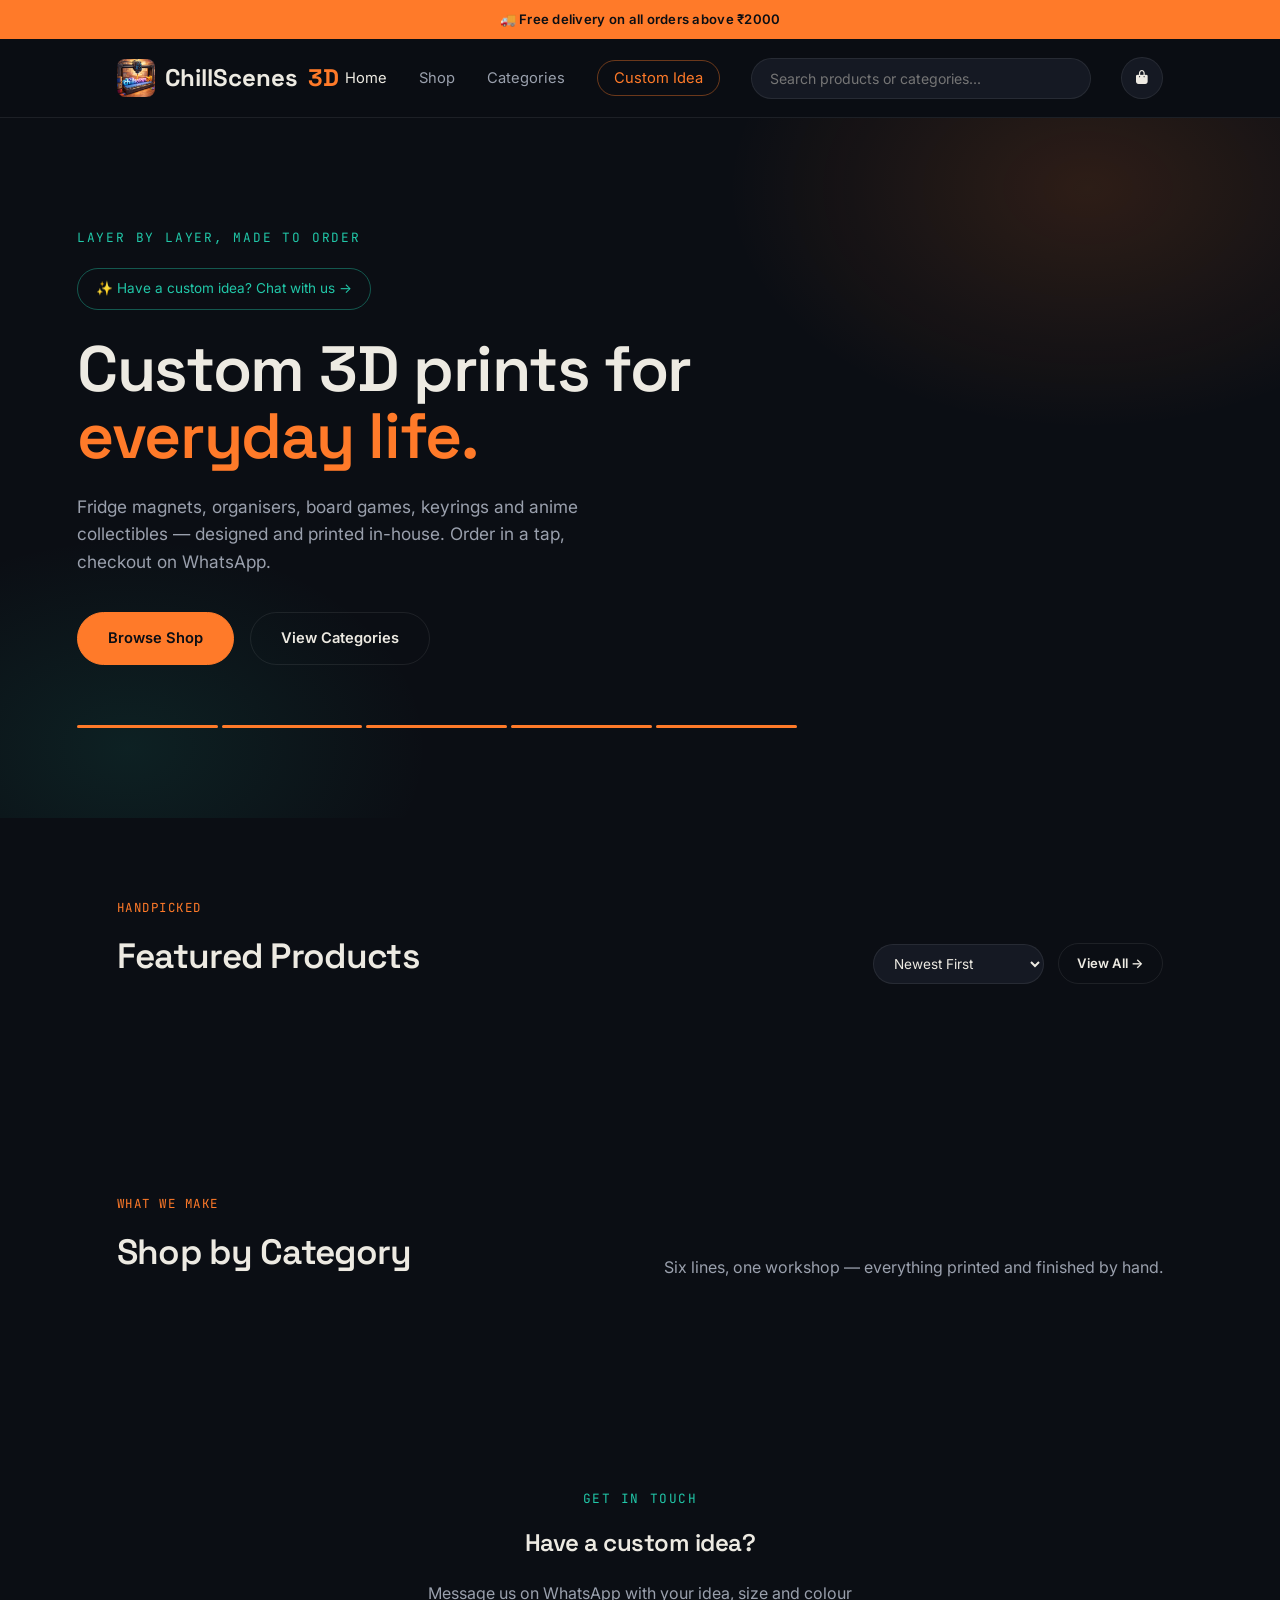
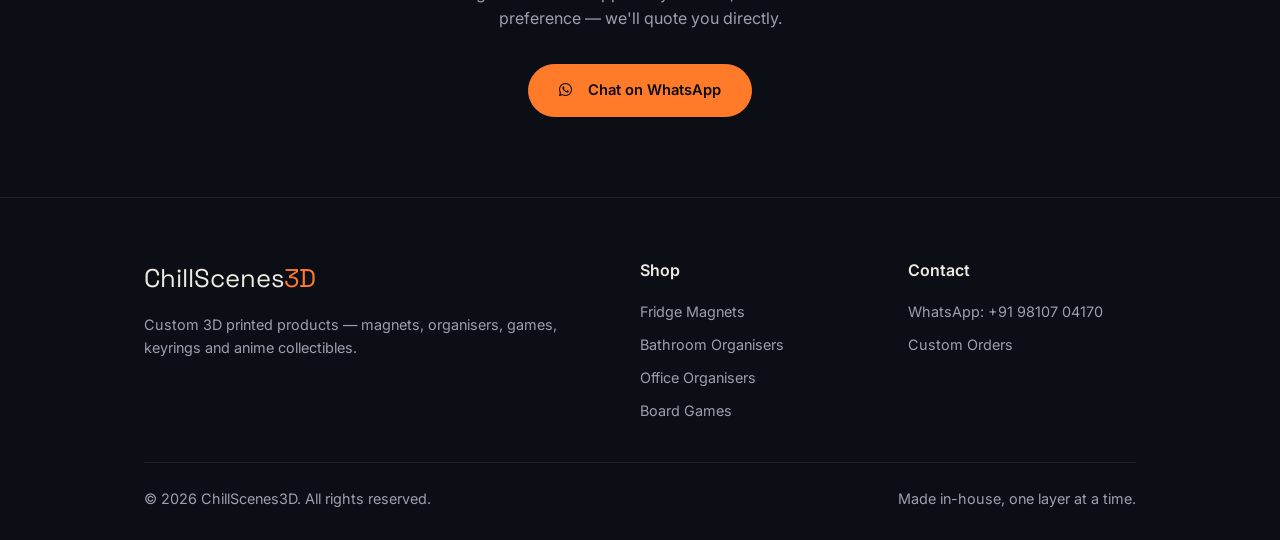
==== index.html @ 9a7dd098 "Add files via upload" ====
<!DOCTYPE html>
<html lang="en">
<head>
<meta charset="UTF-8">
<meta name="viewport" content="width=device-width, initial-scale=1.0">
<title>ChillScenes3D | Custom 3D Printed Products</title>
<meta name="description" content="Custom 3D printed fridge magnets, bathroom & office organisers, board games, keyrings and anime products.">
<link rel="preconnect" href="https://fonts.googleapis.com">
<link href="https://fonts.googleapis.com/css2?family=Space+Grotesk:wght@500;600;700&family=Inter:wght@400;500;600&family=JetBrains+Mono:wght@400;600&display=swap" rel="stylesheet">
<link rel="stylesheet" href="https://cdnjs.cloudflare.com/ajax/libs/font-awesome/6.7.1/css/all.min.css">
<link rel="stylesheet" href="css/style.css">
</head>
<body>
<div class="announce">🚚 Free delivery on all orders above ₹2000</div>

<header>
  <nav>
    <a href="index.html" class="logo"><img src="images/logo.png" alt="ChillScenes3D logo">ChillScenes<span>3D</span></a>
    <ul class="menu">
      <li><a href="index.html" class="active">Home</a></li>
      <li><a href="shop.html">Shop</a></li>
      <li><a href="index.html#categories">Categories</a></li>
      <li><a href="index.html#contact" class="menu-custom">Custom Idea</a></li>
    </ul>
    <div class="nav-search">
      <input type="text" class="nav-search-input" placeholder="Search products or categories..." autocomplete="off">
      <div class="search-dropdown"></div>
    </div>
    <div class="nav-actions">
      <button class="icon-btn" id="cartToggle" aria-label="Cart">
        <i class="fa-solid fa-bag-shopping"></i>
        <span class="cart-count">0</span>
      </button>
      <button class="menuBtn" id="menuBtn"><i class="fa-solid fa-bars"></i></button>
    </div>
  </nav>
</header>

<div class="menuOverlay" id="menuOverlay"></div>
<div class="mobileMenu" id="mobileMenu">
  <div class="nav-search mobile-search">
    <input type="text" class="nav-search-input" placeholder="Search products or categories..." autocomplete="off">
    <div class="search-dropdown"></div>
  </div>
  <a href="index.html">Home</a>
  <a href="shop.html">Shop</a>
  <a href="index.html#categories">Categories</a>
  <a href="index.html#contact">Custom Idea</a>
</div>

<section class="hero">
  <div class="hero-inner">
    <span class="eyebrow">Layer by layer, made to order</span>
    <a href="#contact" class="hero-custom-note">✨ Have a custom idea? Chat with us →</a>
    <h1>Custom 3D prints for <em>everyday life.</em></h1>
    <p>Fridge magnets, organisers, board games, keyrings and anime collectibles — designed and printed in-house. Order in a tap, checkout on WhatsApp.</p>
    <div class="hero-actions">
      <a href="shop.html" class="btn">Browse Shop</a>
      <a href="#categories" class="btn btn-outline">View Categories</a>
    </div>
    <div class="layer-strip">
      <div></div><div></div><div></div><div></div><div></div>
    </div>
  </div>
</section>

<section class="section" id="featured">
  <div class="container">
    <div class="section-head reveal">
      <div>
        <span class="eyebrow">Handpicked</span>
        <h2>Featured Products</h2>
      </div>
      <div style="display:flex; align-items:center; gap:14px;">
        <select id="featuredSort" class="sort-select">
          <option value="newest">Newest First</option>
          <option value="oldest">Oldest First</option>
          <option value="price-asc">Price: Low to High</option>
          <option value="price-desc">Price: High to Low</option>
        </select>
        <a href="shop.html" class="btn btn-outline btn-sm">View All →</a>
      </div>
    </div>
    <div class="carousel-wrap">
      <button type="button" class="carousel-arrow left" id="featuredPrev" aria-label="Previous"><i class="fa-solid fa-chevron-left"></i></button>
      <div class="product-grid featured-scroll" id="featuredGrid"></div>
      <button type="button" class="carousel-arrow right" id="featuredNext" aria-label="Next"><i class="fa-solid fa-chevron-right"></i></button>
    </div>
  </div>
</section>

<section class="section" id="categories">
  <div class="container">
    <div class="section-head reveal">
      <div>
        <span class="eyebrow">What we make</span>
        <h2>Shop by Category</h2>
      </div>
      <p>Six lines, one workshop — everything printed and finished by hand.</p>
    </div>
    <div class="cat-grid" id="categoryGrid"></div>
  </div>
</section>

<section class="section" id="contact">
  <div class="container" style="text-align:center; max-width:640px;">
    <span class="eyebrow reveal" style="color:var(--teal); font-family:'JetBrains Mono',monospace; letter-spacing:.12em; text-transform:uppercase; font-size:.8rem;">Get in touch</span>
    <h2 class="reveal" style="margin:14px 0 18px;">Have a custom idea?</h2>
    <p class="reveal" style="color:var(--gray); margin-bottom:32px;">Message us on WhatsApp with your idea, size and colour preference — we'll quote you directly.</p>
    <a href="https://wa.me/919810704170?text=Hi%20ChillScenes3D%2C%20I%20have%20a%20custom%203D%20print%20idea." class="btn reveal" target="_blank">
      <i class="fa-brands fa-whatsapp"></i>&nbsp; Chat on WhatsApp
    </a>
  </div>
</section>

<footer>
  <div class="container">
    <div class="footer-grid">
      <div>
        <div class="footer-logo">ChillScenes<span>3D</span></div>
        <p>Custom 3D printed products — magnets, organisers, games, keyrings and anime collectibles.</p>
      </div>
      <div>
        <div class="footer-title">Shop</div>
        <div class="footer-links">
          <a href="shop.html?category=fridge-magnets">Fridge Magnets</a>
          <a href="shop.html?category=bathroom-organisers">Bathroom Organisers</a>
          <a href="shop.html?category=office-organisers">Office Organisers</a>
          <a href="shop.html?category=board-games">Board Games</a>
        </div>
      </div>
      <div>
        <div class="footer-title">Contact</div>
        <div class="footer-links">
          <a href="https://wa.me/919810704170" target="_blank">WhatsApp: +91 98107 04170</a>
          <a href="index.html#contact">Custom Orders</a>
        </div>
      </div>
    </div>
    <div class="footer-bottom">
      <p>© 2026 ChillScenes3D. All rights reserved.</p>
      <p>Made in-house, one layer at a time.</p>
    </div>
  </div>
</footer>

<div class="cart-overlay" id="cartOverlay"></div>
<aside class="cart-drawer" id="cartDrawer">
  <div class="cart-head">
    <h3>Your Cart</h3>
    <div style="display:flex; align-items:center; gap:16px;">
      <button id="clearCartBtn" class="cart-clear" title="Clear cart">Clear</button>
      <button id="cartClose"><i class="fa-solid fa-xmark"></i></button>
    </div>
  </div>
  <div class="cart-body" id="cartBody"></div>
  <div class="cart-footer" id="cartFooter">
    <div class="pincode-row">
      <label for="nameInput">Name</label>
      <input type="text" id="nameInput" placeholder="Your name">
    </div>
    <div class="pincode-row">
      <label for="phoneInput">Phone Number</label>
      <input type="tel" id="phoneInput" placeholder="Your phone number" inputmode="tel">
    </div>
    <div class="pincode-row">
      <label for="pincodeInput">Delivery Pincode</label>
      <input type="text" id="pincodeInput" placeholder="Enter 6-digit pincode" inputmode="numeric" maxlength="6">
    </div>
    <p class="delivery-note">Delivery charges will be added separately based on the weight &amp; size of your order — we'll confirm the total on WhatsApp.</p>
    <div class="coupon-row">
      <input type="text" id="couponInput" placeholder="Coupon code">
      <button type="button" class="btn btn-outline btn-sm" id="applyCouponBtn">Apply</button>
    </div>
    <div class="coupon-status" id="couponStatus"></div>
    <div class="cart-total-row sub"><span>Subtotal</span><span id="cartSubtotal">₹0</span></div>
    <div class="cart-total-row discount" id="discountRow" style="display:none;"><span>Discount</span><span id="cartDiscount">-₹0</span></div>
    <div class="cart-total-row grand"><span>Total</span><span id="cartTotal">₹0</span></div>
    <button class="btn btn-block" id="checkoutBtn">Checkout</button>
  </div>
</aside>

<script src="js/config.js"></script>
<script src="js/products.js"></script>
<script src="js/cart.js"></script>
<script src="js/main.js"></script>
</body>
</html>
---- css/style.css ----
:root{
  --ink:#0b0e14;
  --ink2:#11141c;
  --card:#151923;
  --border:rgba(255,255,255,.08);
  --cream:#edeae2;
  --gray:#9aa0ad;
  --orange:#ff7a29;
  --orange2:#ffb27a;
  --teal:#21c7a8;
  --radius:16px;
}
*{margin:0;padding:0;box-sizing:border-box;}
body{
  background:var(--ink);
  color:var(--cream);
  font-family:'Inter',sans-serif;
  line-height:1.6;
}
h1,h2,h3,h4{font-family:'Space Grotesk',sans-serif; font-weight:600; letter-spacing:-.02em;}
.mono{font-family:'JetBrains Mono',monospace;}
a{color:inherit; text-decoration:none;}
img{max-width:100%; display:block;}
ul{list-style:none;}
button{font-family:inherit; cursor:pointer;}
.container{max-width:1200px; margin:0 auto; padding:0 6%;}
.section{padding:80px 0;}
.section-head{margin-bottom:44px; display:flex; justify-content:space-between; align-items:flex-end; gap:20px; flex-wrap:wrap;}
.section-head .eyebrow{color:var(--orange); font-family:'JetBrains Mono',monospace; font-size:.78rem; letter-spacing:.12em; text-transform:uppercase; margin-bottom:10px; display:block;}
.section-head h2{font-size:2.2rem;}
.section-head p{color:var(--gray); max-width:520px;}

/* ---------- ANNOUNCEMENT BAR ---------- */
.announce{
  background:var(--orange); color:#0b0e14; text-align:center;
  font-size:.82rem; font-weight:600; padding:9px 12px; letter-spacing:.02em;
}

/* ---------- HEADER ---------- */
header{
  position:sticky; top:0; z-index:500;
  background:rgba(11,14,20,.88);
  backdrop-filter:blur(14px);
  border-bottom:1px solid var(--border);
}
nav{
  max-width:1200px; margin:0 auto; padding:18px 6%;
  display:flex; align-items:center; justify-content:space-between;
}
.logo{font-family:'Space Grotesk',sans-serif; font-size:1.5rem; font-weight:700; display:flex; align-items:center; gap:10px;}
.logo img{height:38px; width:38px; object-fit:contain; border-radius:8px;}
.logo span{color:var(--orange);}
.menu{display:flex; gap:32px;}
.menu a{font-size:.92rem; color:var(--gray); transition:.25s;}
.menu a:hover, .menu a.active{color:var(--cream);}
.menu a.menu-custom{
  color:var(--orange); border:1px solid rgba(255,122,41,.4); padding:8px 16px; border-radius:999px;
}
.menu a.menu-custom:hover{background:rgba(255,122,41,.1); color:var(--orange2);}
.menu a.menu-custom::after{display:none;}

/* ---------- SEARCH ---------- */
.nav-search{position:relative; flex:1; max-width:340px; margin:0 24px;}
.nav-search input{
  width:100%; padding:11px 18px; border-radius:999px; background:var(--card);
  border:1px solid var(--border); color:var(--cream); font-size:.88rem; font-family:inherit;
}
.nav-search input:focus{border-color:rgba(255,122,41,.4); outline:none;}
.search-dropdown{
  position:absolute; top:calc(100% + 10px); left:0; right:0; background:var(--ink2);
  border:1px solid var(--border); border-radius:16px; padding:10px; max-height:420px; overflow-y:auto;
  display:none; z-index:600; box-shadow:0 20px 50px rgba(0,0,0,.5);
}
.search-dropdown.active{display:block;}
.search-section-label{font-size:.7rem; text-transform:uppercase; letter-spacing:.08em; color:var(--gray); padding:8px 10px 4px;}
.search-result-item{
  display:flex; align-items:center; gap:12px; padding:8px 10px; border-radius:10px; transition:.15s;
}
.search-result-item:hover{background:rgba(255,255,255,.05);}
.search-result-item img{width:38px; height:38px; border-radius:8px; object-fit:cover; background:var(--card);}
.sr-name{font-size:.85rem; color:var(--cream);}
.sr-price{font-size:.78rem; color:var(--orange); font-family:'JetBrains Mono',monospace;}
.search-cat-icon{font-size:1.1rem; width:38px; text-align:center;}
.search-empty{padding:16px 10px; color:var(--gray); font-size:.85rem; text-align:center;}
.search-view-all{
  display:block; text-align:center; padding:10px; margin-top:6px; border-top:1px solid var(--border);
  font-size:.82rem; color:var(--orange);
}
.search-cat-chips{display:flex; flex-wrap:wrap; gap:10px; margin-bottom:24px; width:100%;}
.cat-chip{
  padding:9px 18px; border-radius:999px; background:var(--card); border:1px solid var(--border);
  font-size:.85rem; color:var(--cream); transition:.2s;
}
.cat-chip:hover{border-color:rgba(255,122,41,.4);}

@media(max-width:1000px){
  .nav-search{display:none;}
  .mobileMenu .nav-search.mobile-search{display:block; max-width:none; margin:0 0 20px;}
}
.nav-actions{display:flex; align-items:center; gap:18px;}
.icon-btn{
  position:relative; width:42px; height:42px; border-radius:50%;
  background:var(--card); border:1px solid var(--border);
  display:flex; align-items:center; justify-content:center; color:var(--cream);
  transition:.25s;
}
.icon-btn:hover{border-color:var(--orange); color:var(--orange);}
.icon-btn.bump{animation:iconBump .4s ease;}
@keyframes iconBump{0%{transform:scale(1);}30%{transform:scale(1.22); border-color:var(--orange); color:var(--orange);}60%{transform:scale(.92);}100%{transform:scale(1);}}
.cart-count.pop{animation:countPop .35s ease;}
@keyframes countPop{0%{transform:scale(1);}50%{transform:scale(1.5);}100%{transform:scale(1);}}
.cart-count{
  position:absolute; top:-6px; right:-6px;
  width:19px; height:19px; border-radius:50%;
  background:var(--orange); color:#0b0e14; font-size:.68rem; font-weight:700;
  display:none; align-items:center; justify-content:center;
}
.menuBtn{display:none; font-size:1.3rem; background:none; border:none; color:var(--cream);}

/* ---------- BUTTONS ---------- */
.btn{
  display:inline-flex; align-items:center; justify-content:center; gap:8px;
  padding:14px 30px; border-radius:999px; font-weight:600; font-size:.92rem;
  border:1px solid var(--orange); background:var(--orange); color:#0b0e14;
  transition:.25s;
}
.btn:hover{background:transparent; color:var(--orange); transform:translateY(-2px);}
.btn-outline{background:transparent; color:var(--cream); border:1px solid var(--border);}
.btn-outline:hover{border-color:var(--orange); color:var(--orange);}
.btn-sm{padding:9px 18px; font-size:.82rem;}
.btn-block{width:100%;}

/* ---------- HERO ---------- */
.hero{
  padding:110px 6% 90px; position:relative; overflow:hidden;
  background:
    radial-gradient(600px 400px at 85% 10%, rgba(255,122,41,.14), transparent 60%),
    radial-gradient(500px 350px at 10% 90%, rgba(33,199,168,.10), transparent 60%);
}
.hero-inner{max-width:720px;}
.hero .eyebrow{color:var(--teal); font-family:'JetBrains Mono',monospace; font-size:.8rem; letter-spacing:.14em; text-transform:uppercase; margin-bottom:20px; display:block;}
.hero-custom-note{
  display:inline-flex; align-items:center; gap:8px; padding:9px 18px; margin-bottom:26px;
  border:1px solid rgba(33,199,168,.4); border-radius:999px; color:var(--teal); font-size:.85rem; transition:.25s;
}
.hero-custom-note:hover{background:rgba(33,199,168,.1); border-color:var(--teal);}
.hero h1{font-size:4rem; line-height:1.05; margin-bottom:22px;}
.hero h1 em{font-style:normal; color:var(--orange);}
.hero p{color:var(--gray); font-size:1.08rem; max-width:540px; margin-bottom:36px;}
.hero-actions{display:flex; gap:16px; flex-wrap:wrap;}
.layer-strip{display:flex; gap:4px; margin-top:60px;}
.layer-strip div{height:3px; flex:1; background:var(--border); border-radius:2px; overflow:hidden; position:relative;}
.layer-strip div::after{content:""; position:absolute; inset:0; background:var(--orange); transform:scaleX(0); transform-origin:left; animation:layerFill 1.4s ease forwards;}
.layer-strip div:nth-child(1)::after{animation-delay:.1s;}
.layer-strip div:nth-child(2)::after{animation-delay:.25s;}
.layer-strip div:nth-child(3)::after{animation-delay:.4s;}
.layer-strip div:nth-child(4)::after{animation-delay:.55s;}
.layer-strip div:nth-child(5)::after{animation-delay:.7s;}
@keyframes layerFill{to{transform:scaleX(1);}}

/* ---------- CATEGORY GRID ---------- */
.cat-grid{display:grid; grid-template-columns:repeat(3,1fr); gap:20px;}
.cat-card{
  background:var(--card); border:1px solid var(--border); border-radius:var(--radius);
  padding:30px 26px; transition:.3s; position:relative; overflow:hidden;
}
.cat-card:hover{border-color:rgba(255,122,41,.4); transform:translateY(-6px);}
.cat-icon{font-size:2rem; margin-bottom:16px; display:block;}
.cat-card h3{font-size:1.3rem; margin-bottom:8px;}
.cat-card span.count{color:var(--gray); font-size:.85rem; font-family:'JetBrains Mono',monospace;}

/* ---------- PRODUCT GRID / CARD ---------- */
.product-grid{display:grid; grid-template-columns:repeat(4,1fr); gap:24px;}

/* ---------- FEATURED CAROUSEL (swipeable strip, fixed number visible) ---------- */
.carousel-wrap{position:relative;}
.featured-scroll{
  display:flex; gap:24px; overflow-x:auto; scroll-snap-type:x mandatory; scroll-behavior:smooth;
  padding-bottom:6px; scrollbar-width:none; -ms-overflow-style:none;
}
.featured-scroll::-webkit-scrollbar{display:none;}
.featured-scroll .product-card{
  flex:0 0 calc((100% - 3*24px)/4); min-width:0; scroll-snap-align:start;
}
.carousel-arrow{
  position:absolute; top:50%; transform:translateY(-50%); width:44px; height:44px; border-radius:50%;
  background:var(--ink2); border:1px solid var(--border); color:var(--cream); z-index:5; transition:.2s;
}
.carousel-arrow:hover{border-color:rgba(255,122,41,.4); color:var(--orange);}
.carousel-arrow.left{left:-22px;}
.carousel-arrow.right{right:-22px;}
@media(max-width:1300px){
  .carousel-arrow{display:none;}
}
.product-card{
  background:var(--card); border:1px solid var(--border); border-radius:var(--radius);
  overflow:hidden; transition:.3s; display:flex; flex-direction:column;
}
.product-card:hover{border-color:rgba(255,122,41,.35); transform:translateY(-6px);}
.product-thumb{
  aspect-ratio:1/1; background:linear-gradient(160deg,#1c212c,#0f121a);
  position:relative; overflow:hidden;
}
.product-thumb img{width:100%; height:100%; object-fit:cover;}
.product-thumb .layers{
  position:absolute; inset:0; display:flex; flex-direction:column; justify-content:flex-end;
  opacity:0; transition:.3s; pointer-events:none;
}
.product-card:hover .product-thumb .layers{opacity:1;}
.product-thumb .layers div{height:2px; background:rgba(255,122,41,.55); margin-top:4px;}
.product-body{padding:18px; display:flex; flex-direction:column; gap:10px; flex:1;}
.product-cat{color:var(--teal); font-size:.72rem; letter-spacing:.08em; text-transform:uppercase; font-family:'JetBrains Mono',monospace;}
.product-body h3{font-size:1.08rem;}
.product-price{color:var(--orange); font-family:'JetBrains Mono',monospace; font-size:1.05rem; font-weight:700; margin-top:auto;}
.product-actions{display:flex; gap:8px; margin-top:8px;}
.product-actions .btn{flex:1; padding:10px 14px; font-size:.82rem;}

/* ---------- CATEGORY TABS (shop page) ---------- */
.tabs{display:flex; gap:10px; flex-wrap:wrap; margin-bottom:36px;}
.tab{
  padding:10px 20px; border-radius:999px; border:1px solid var(--border);
  background:var(--card); color:var(--gray); font-size:.85rem; transition:.25s;
}
.tab:hover{color:var(--cream);}
.tab.active{background:var(--orange); border-color:var(--orange); color:#0b0e14; font-weight:600;}
.sort-select{
  padding:10px 16px; border-radius:999px; background:var(--card); border:1px solid var(--border);
  color:var(--cream); font-size:.85rem; font-family:inherit; cursor:pointer;
}
.sort-select:hover{border-color:rgba(255,122,41,.4);}

/* ---------- PRODUCT DETAIL PAGE ---------- */
.pdp{display:grid; grid-template-columns:1fr 1fr; gap:60px; align-items:flex-start;}
.pdp-image{
  aspect-ratio:1/1; border-radius:var(--radius); overflow:hidden;
  background:linear-gradient(160deg,#1c212c,#0f121a); border:1px solid var(--border);
}
.pdp-image img{width:100%; height:100%; object-fit:cover;}
.pdp-info .breadcrumb{color:var(--gray); font-size:.85rem; margin-bottom:18px;}
.pdp-info .breadcrumb a:hover{color:var(--orange);}
.pdp-info h1{font-size:2.2rem; margin-bottom:14px;}
.pdp-price{color:var(--orange); font-family:'JetBrains Mono',monospace; font-size:1.6rem; font-weight:700; margin-bottom:22px;}
.pdp-info p.desc{color:var(--gray); margin-bottom:30px;}
.pdp-qty{display:flex; align-items:center; gap:16px; margin-bottom:26px;}
.qty-control{display:flex; align-items:center; gap:14px; background:var(--card); border:1px solid var(--border); border-radius:999px; padding:8px 16px;}
.qty-control button{background:none; border:none; color:var(--cream); font-size:1.1rem; width:22px;}
.pdp-actions{display:flex; gap:14px;}
.pdp-actions .btn{flex:1;}
.related{margin-top:100px;}

/* ---------- CART DRAWER ---------- */
.cart-overlay{
  position:fixed; inset:0; background:rgba(0,0,0,.55); opacity:0; visibility:hidden;
  transition:.3s; z-index:998;
}
.cart-overlay.active{opacity:1; visibility:visible;}
.cart-drawer{
  position:fixed; top:0; right:-420px; width:400px; max-width:92%; height:100vh;
  background:var(--ink2); border-left:1px solid var(--border); z-index:999;
  display:flex; flex-direction:column; transition:.4s;
}
.cart-drawer.active{right:0;}
.cart-head{display:flex; justify-content:space-between; align-items:center; padding:22px 24px; border-bottom:1px solid var(--border);}
.cart-head h3{font-size:1.2rem;}
.cart-head button{background:none; border:none; color:var(--cream); font-size:1.2rem;}
.cart-clear{font-size:.8rem !important; color:var(--gray) !important; text-decoration:underline;}
.cart-clear:hover{color:#ff8080 !important;}
.cart-body{flex:1; overflow-y:auto; padding:20px 24px; display:flex; flex-direction:column; gap:18px;}
.cart-empty{color:var(--gray); text-align:center; padding:60px 0;}
.cart-empty a{color:var(--orange);}
.cart-item{display:flex; gap:14px; align-items:center; position:relative;}
.cart-item img{width:64px; height:64px; border-radius:10px; object-fit:cover; background:var(--card);}
.cart-item-info{flex:1;}
.cart-item-info h4{font-size:.92rem; margin-bottom:4px;}
.cart-item-price{color:var(--orange); font-family:'JetBrains Mono',monospace; font-size:.85rem;}
.cart-item .qty-control{padding:4px 10px; margin-top:8px; gap:10px;}
.cart-item-remove{background:none; border:none; color:var(--gray); align-self:flex-start;}
.cart-item-remove:hover{color:var(--orange);}
.cart-footer{padding:22px 24px; border-top:1px solid var(--border); display:none;}
.pincode-row{margin-bottom:14px;}
.pincode-row label{display:block; font-size:.75rem; color:var(--gray); margin-bottom:6px;}
.pincode-row input{
  width:100%; padding:11px 14px; border-radius:10px; background:var(--card);
  border:1px solid var(--border); color:var(--cream); font-family:'JetBrains Mono',monospace; font-size:.9rem;
}
.delivery-note{font-size:.78rem; color:var(--gray); line-height:1.6; margin-bottom:18px;}
.cart-total-row{display:flex; justify-content:space-between; margin-bottom:10px; font-size:1rem; font-weight:600;}
.cart-total-row span:last-child{font-family:'JetBrains Mono',monospace; color:var(--orange);}
.cart-total-row.grand{border-top:1px solid var(--border); padding-top:14px; margin-top:6px; font-size:1.1rem;}

/* ---------- FOOTER ---------- */
footer{border-top:1px solid var(--border); padding:60px 6% 30px;}
.footer-grid{display:grid; grid-template-columns:2fr 1fr 1fr; gap:40px; margin-bottom:40px;}
.footer-logo{font-family:'Space Grotesk',sans-serif; font-size:1.6rem; margin-bottom:14px;}
.footer-logo span{color:var(--orange);}
footer p{color:var(--gray); font-size:.9rem;}
.footer-title{font-weight:600; margin-bottom:16px;}
.footer-links{display:flex; flex-direction:column; gap:10px;}
.footer-links a{color:var(--gray); font-size:.9rem; transition:.2s;}
.footer-links a:hover{color:var(--orange);}
.footer-bottom{border-top:1px solid var(--border); padding-top:24px; color:var(--gray); font-size:.82rem; display:flex; justify-content:space-between; flex-wrap:wrap; gap:10px;}

/* ---------- MOBILE MENU ---------- */
.mobileMenu{
  position:fixed; top:0; right:-100%; width:80%; max-width:320px; height:100vh;
  background:var(--ink2); border-left:1px solid var(--border); padding:100px 30px; z-index:997; transition:.4s;
}
.mobileMenu.active{right:0;}
.mobileMenu a{display:block; padding:14px 0; border-bottom:1px solid var(--border); font-size:1rem;}

/* ---------- ANIM ---------- */
.reveal{opacity:0; transform:translateY(30px); transition:.7s cubic-bezier(.4,0,.2,1);}
.reveal.in{opacity:1; transform:translateY(0);}

/* ---------- RESPONSIVE ---------- */
@media(max-width:1000px){
  .cat-grid{grid-template-columns:repeat(2,1fr);}
  .product-grid{grid-template-columns:repeat(2,1fr);}
  .featured-scroll .product-card{flex:0 0 calc((100% - 24px)/2);}
  .pdp{grid-template-columns:1fr; gap:36px;}
  .menu{display:none;}
  .menuBtn{display:block;}
  .footer-grid{grid-template-columns:1fr; gap:26px;}
}
@media(max-width:560px){
  .hero h1{font-size:2.6rem;}
  .cat-grid{grid-template-columns:1fr;}
  .product-grid{grid-template-columns:repeat(2,1fr); gap:14px;}
  .featured-scroll{gap:14px;}
  .featured-scroll .product-card{flex:0 0 78%;}
  .section{padding:56px 0;}
}
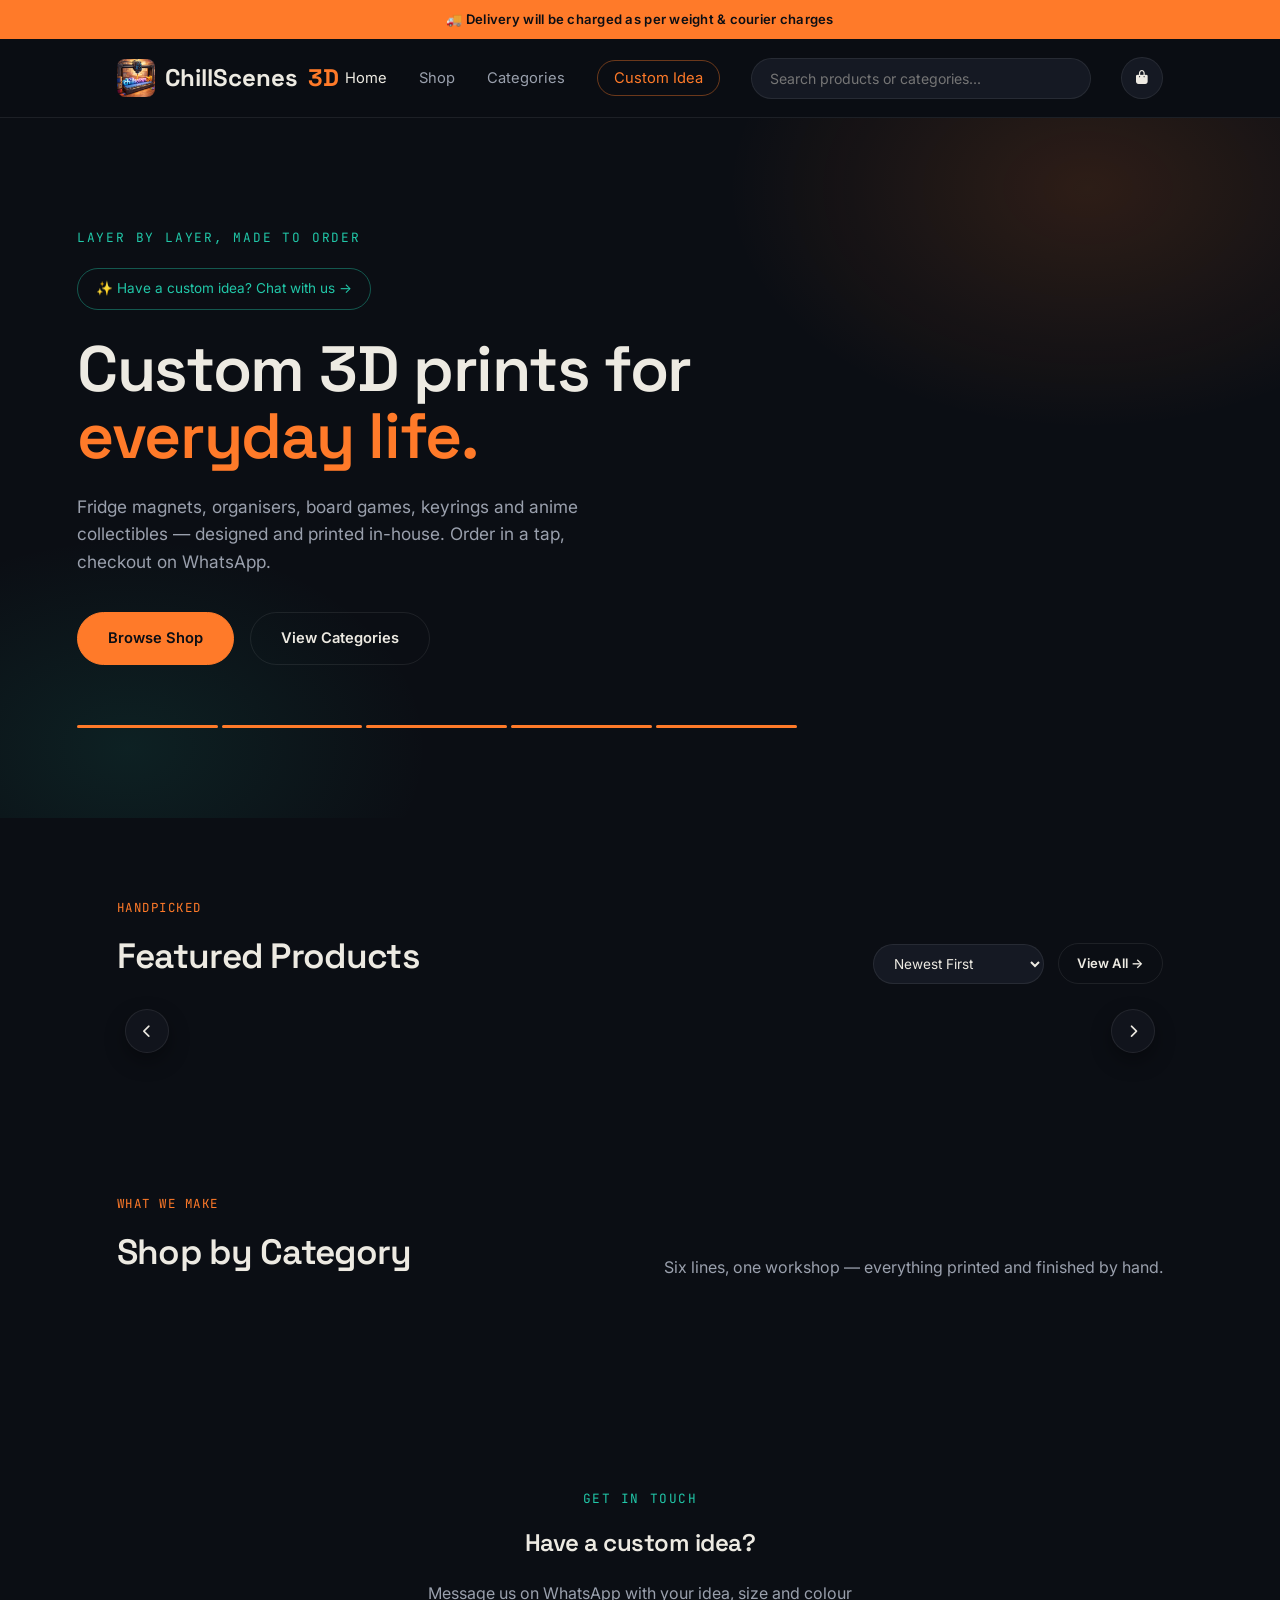
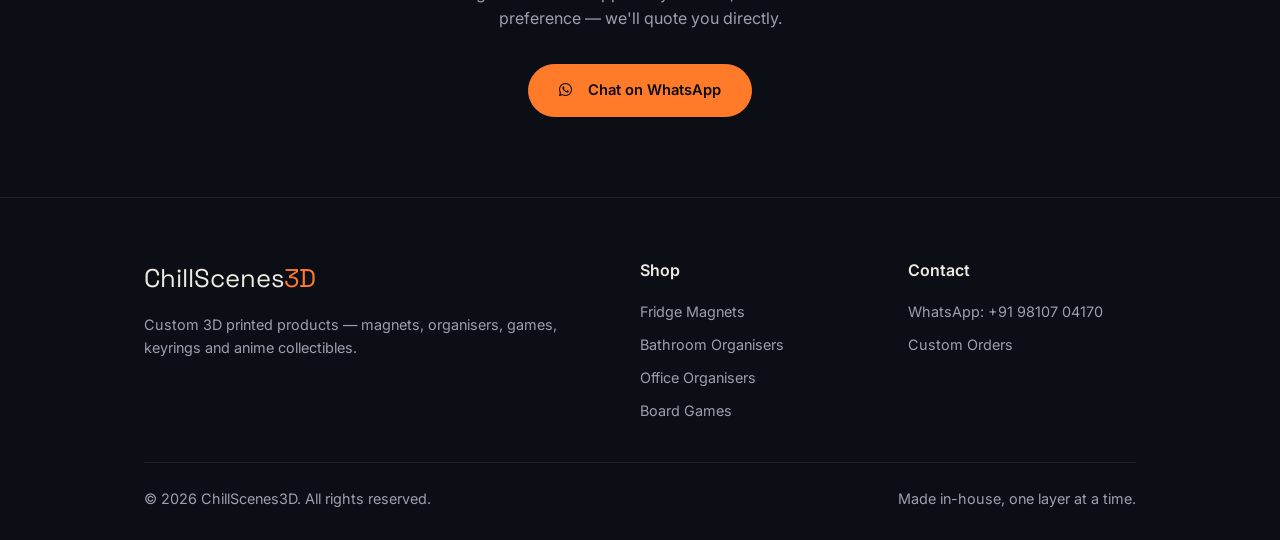
==== commit 2fd46eb2: "Update index.html" ====
--- a/index.html
+++ b/index.html
@@ -11,7 +11,7 @@
 <link rel="stylesheet" href="css/style.css">
 </head>
 <body>
-<div class="announce">🚚 Free delivery on all orders above ₹2000</div>
+<div class="announce">🚚 Delivery will be charged as per weight & courier charges</div>
 
 <header>
   <nav>
@@ -155,19 +155,11 @@
   </div>
   <div class="cart-body" id="cartBody"></div>
   <div class="cart-footer" id="cartFooter">
-    <div class="pincode-row">
-      <label for="nameInput">Name</label>
-      <input type="text" id="nameInput" placeholder="Your name">
+    <div class="compact-fields">
+      <input type="text" id="nameInput" placeholder="Name">
+      <input type="tel" id="phoneInput" placeholder="Phone number" inputmode="tel">
+      <input type="text" id="pincodeInput" placeholder="Delivery pincode" inputmode="numeric" maxlength="6">
     </div>
-    <div class="pincode-row">
-      <label for="phoneInput">Phone Number</label>
-      <input type="tel" id="phoneInput" placeholder="Your phone number" inputmode="tel">
-    </div>
-    <div class="pincode-row">
-      <label for="pincodeInput">Delivery Pincode</label>
-      <input type="text" id="pincodeInput" placeholder="Enter 6-digit pincode" inputmode="numeric" maxlength="6">
-    </div>
-    <p class="delivery-note">Delivery charges will be added separately based on the weight &amp; size of your order — we'll confirm the total on WhatsApp.</p>
     <div class="coupon-row">
       <input type="text" id="couponInput" placeholder="Coupon code">
       <button type="button" class="btn btn-outline btn-sm" id="applyCouponBtn">Apply</button>
--- a/css/style.css
+++ b/css/style.css
@@ -184,12 +184,13 @@
 }
 .carousel-arrow{
   position:absolute; top:50%; transform:translateY(-50%); width:44px; height:44px; border-radius:50%;
-  background:var(--ink2); border:1px solid var(--border); color:var(--cream); z-index:5; transition:.2s;
+  background:var(--ink2); border:1px solid var(--border); color:var(--cream); z-index:20; transition:.2s;
+  box-shadow:0 8px 20px rgba(0,0,0,.35); cursor:pointer;
 }
 .carousel-arrow:hover{border-color:rgba(255,122,41,.4); color:var(--orange);}
-.carousel-arrow.left{left:-22px;}
-.carousel-arrow.right{right:-22px;}
-@media(max-width:1300px){
+.carousel-arrow.left{left:8px;}
+.carousel-arrow.right{right:8px;}
+@media(max-width:640px){
   .carousel-arrow{display:none;}
 }
 .product-card{
@@ -277,13 +278,24 @@
 .cart-item-remove{background:none; border:none; color:var(--gray); align-self:flex-start;}
 .cart-item-remove:hover{color:var(--orange);}
 .cart-footer{padding:22px 24px; border-top:1px solid var(--border); display:none;}
-.pincode-row{margin-bottom:14px;}
-.pincode-row label{display:block; font-size:.75rem; color:var(--gray); margin-bottom:6px;}
-.pincode-row input{
-  width:100%; padding:11px 14px; border-radius:10px; background:var(--card);
-  border:1px solid var(--border); color:var(--cream); font-family:'JetBrains Mono',monospace; font-size:.9rem;
-}
-.delivery-note{font-size:.78rem; color:var(--gray); line-height:1.6; margin-bottom:18px;}
+.compact-fields{display:flex; flex-direction:column; gap:8px; margin-bottom:14px;}
+.compact-fields input{
+  width:100%; padding:9px 12px; border-radius:8px; background:var(--card);
+  border:1px solid var(--border); color:var(--cream); font-family:'JetBrains Mono',monospace; font-size:.82rem;
+}
+.coupon-row{display:flex; gap:6px; margin-bottom:6px;}
+.coupon-row input{
+  flex:1; padding:8px 12px; border-radius:8px; background:var(--card); border:1px solid var(--border);
+  color:var(--cream); font-family:'JetBrains Mono',monospace; font-size:.78rem; text-transform:uppercase; min-width:0;
+}
+.coupon-row button{padding:8px 14px; font-size:.75rem; flex-shrink:0;}
+.coupon-status{font-size:.78rem; margin-bottom:14px; min-height:1.1em;}
+.coupon-status.ok{color:var(--teal);}
+.coupon-status.err{color:#ff8080;}
+.cart-total-row.sub, .cart-total-row.discount{font-size:.85rem; font-weight:400; color:var(--gray);}
+.cart-total-row.sub span:last-child{color:var(--cream);}
+.cart-total-row.discount{color:var(--teal);}
+.cart-total-row.discount span:last-child{color:var(--teal);}
 .cart-total-row{display:flex; justify-content:space-between; margin-bottom:10px; font-size:1rem; font-weight:600;}
 .cart-total-row span:last-child{font-family:'JetBrains Mono',monospace; color:var(--orange);}
 .cart-total-row.grand{border-top:1px solid var(--border); padding-top:14px; margin-top:6px; font-size:1.1rem;}
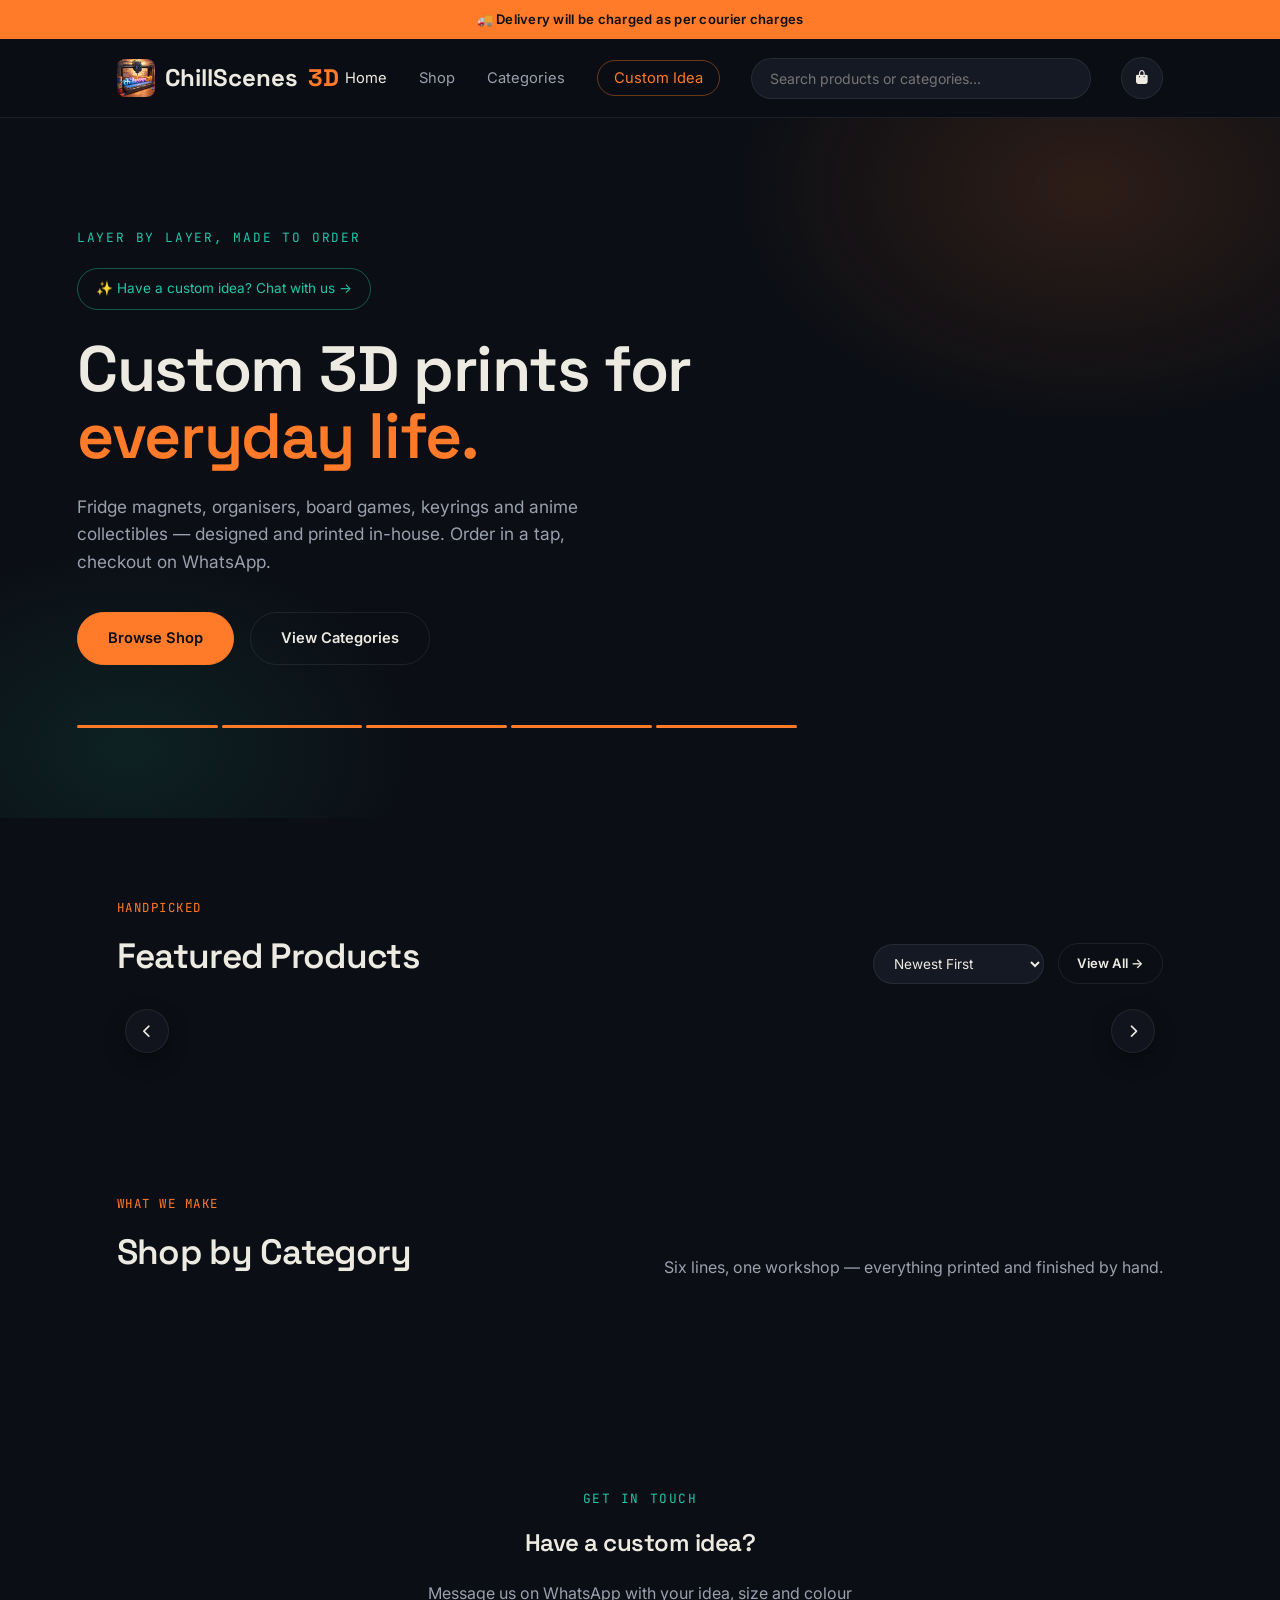
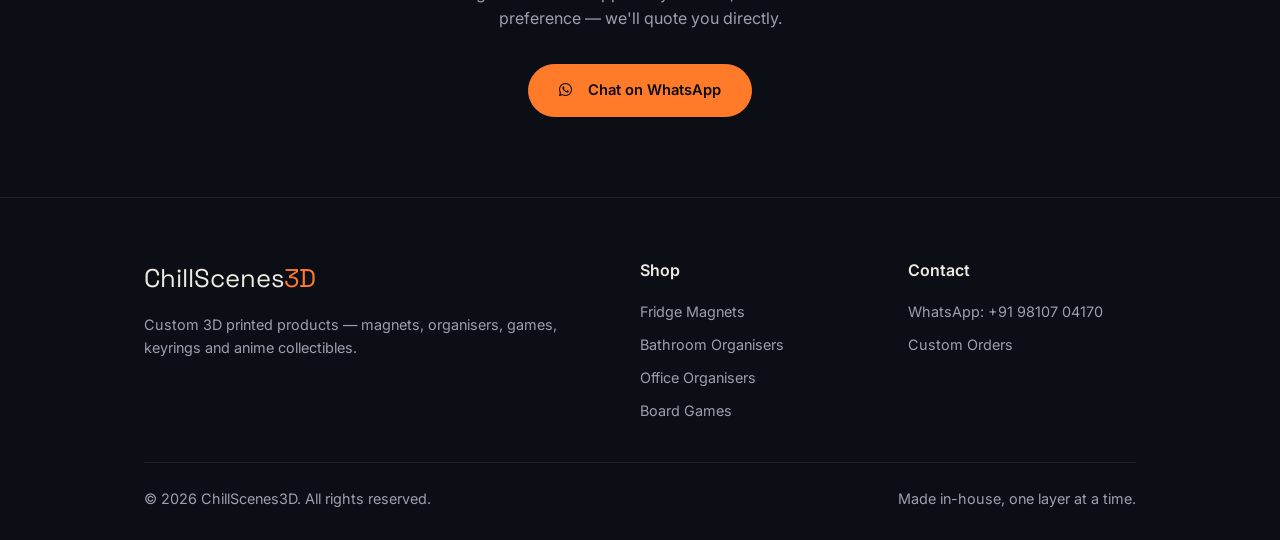
==== commit 022eac52: "Update index.html" ====
--- a/index.html
+++ b/index.html
@@ -11,7 +11,7 @@
 <link rel="stylesheet" href="css/style.css">
 </head>
 <body>
-<div class="announce">🚚 Delivery will be charged as per weight & courier charges</div>
+<div class="announce">🚚 Delivery will be charged as per courier charges</div>
 
 <header>
   <nav>
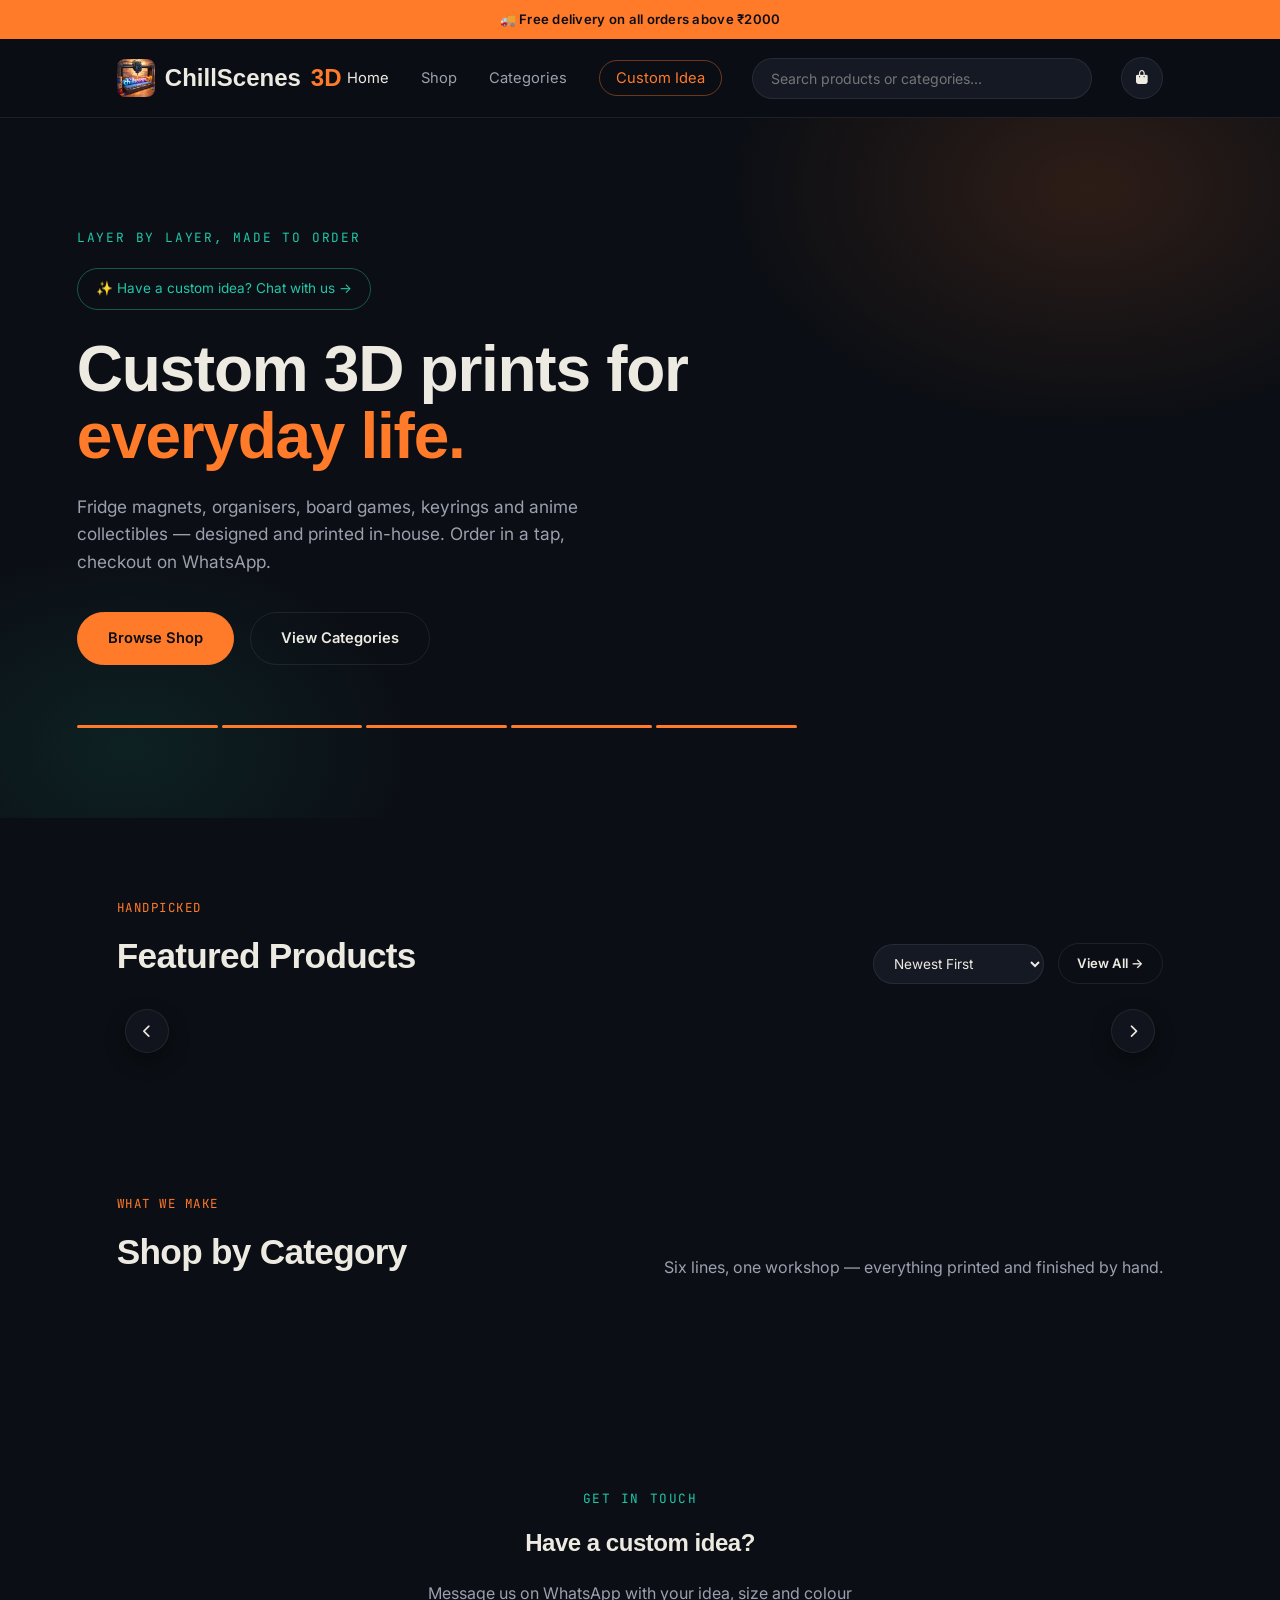
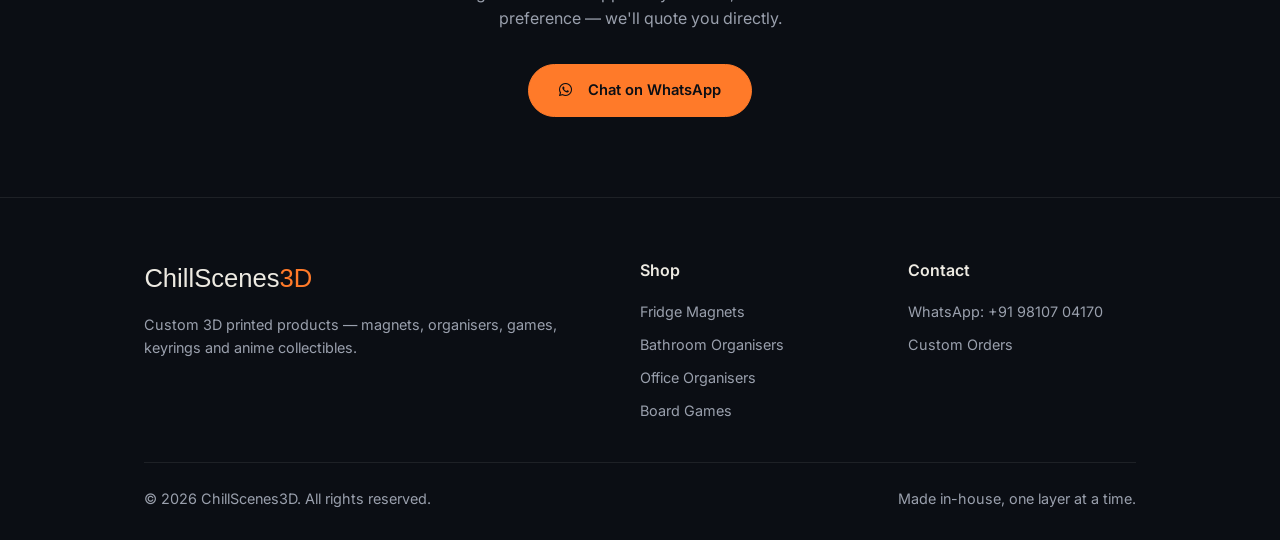
==== commit 065d1e2f: "Add files via upload" ====
--- a/index.html
+++ b/index.html
@@ -6,12 +6,12 @@
 <title>ChillScenes3D | Custom 3D Printed Products</title>
 <meta name="description" content="Custom 3D printed fridge magnets, bathroom & office organisers, board games, keyrings and anime products.">
 <link rel="preconnect" href="https://fonts.googleapis.com">
-<link href="https://fonts.googleapis.com/css2?family=Space+Grotesk:wght@500;600;700&family=Inter:wght@400;500;600&family=JetBrains+Mono:wght@400;600&display=swap" rel="stylesheet">
+<link href="https://fonts.googleapis.com/css2?family=Fraunces:wght@500;600;700&family=Inter:wght@400;500;600&family=JetBrains+Mono:wght@400;600&display=swap" rel="stylesheet">
 <link rel="stylesheet" href="https://cdnjs.cloudflare.com/ajax/libs/font-awesome/6.7.1/css/all.min.css">
 <link rel="stylesheet" href="css/style.css">
 </head>
 <body>
-<div class="announce">🚚 Delivery will be charged as per courier charges</div>
+<div class="announce">🚚 Free delivery on all orders above ₹2000</div>
 
 <header>
   <nav>
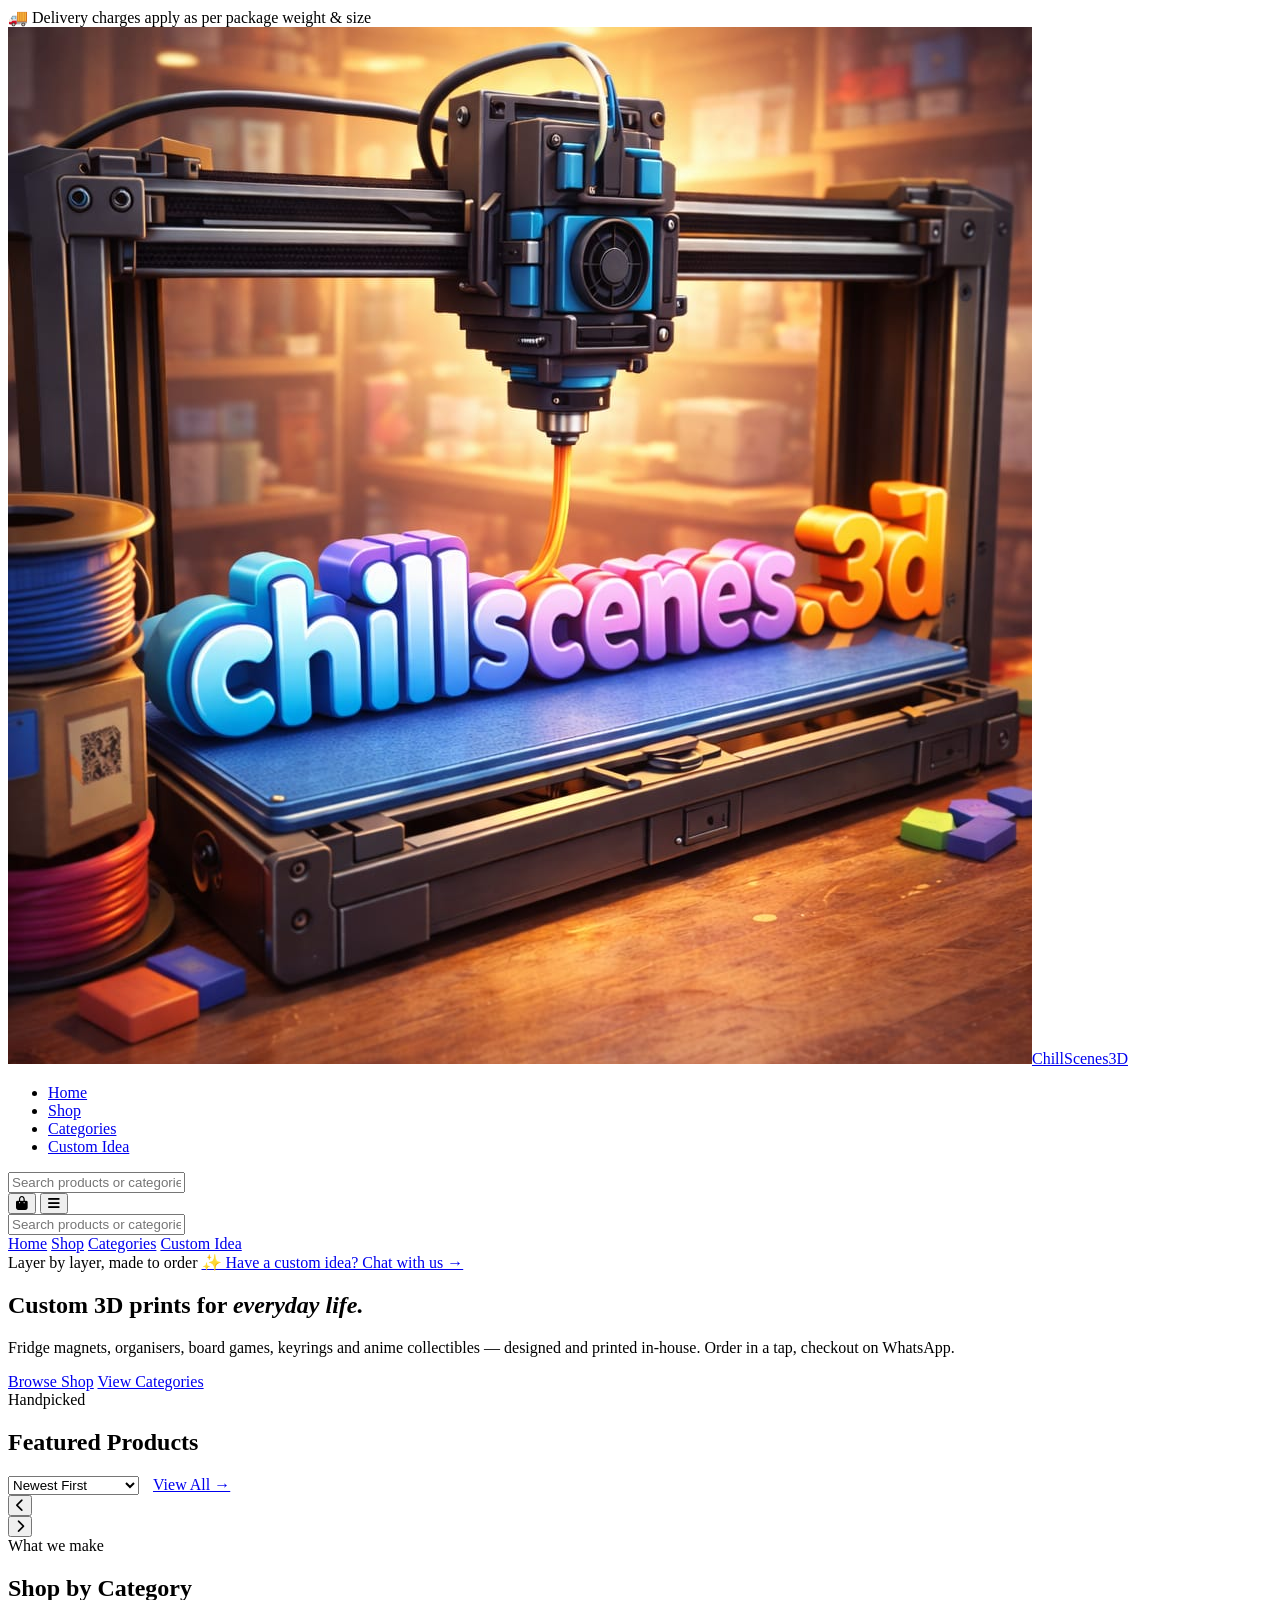
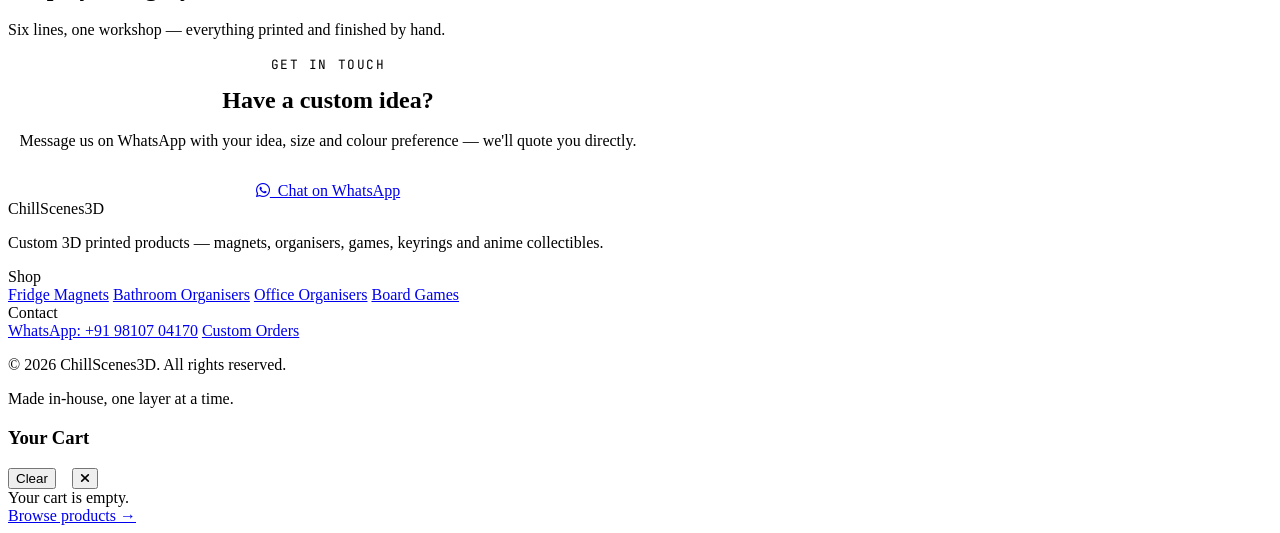
==== commit 64705dd7: "Add files via upload" ====
--- a/index.html
+++ b/index.html
@@ -11,7 +11,7 @@
 <link rel="stylesheet" href="css/style.css">
 </head>
 <body>
-<div class="announce">🚚 Free delivery on all orders above ₹2000</div>
+<div class="announce">🚚 Delivery charges apply as per package weight & size</div>
 
 <header>
   <nav>
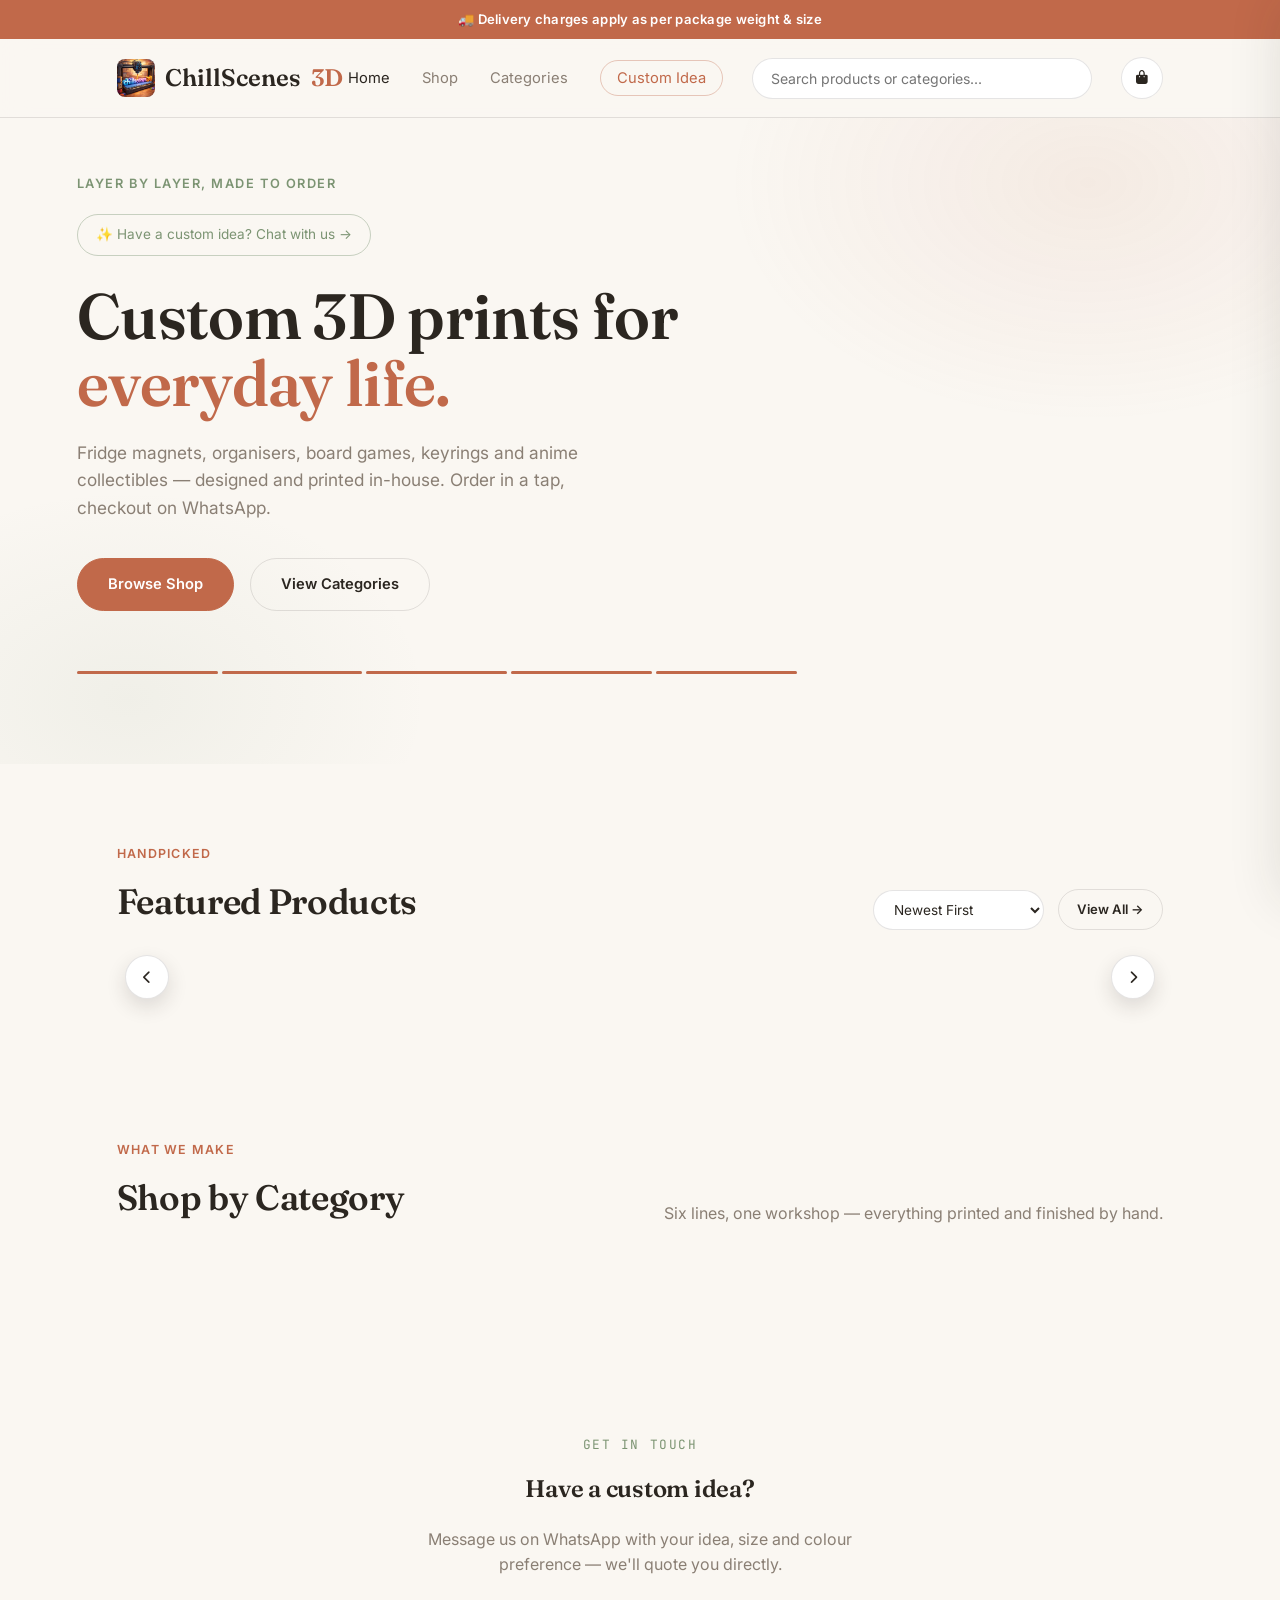
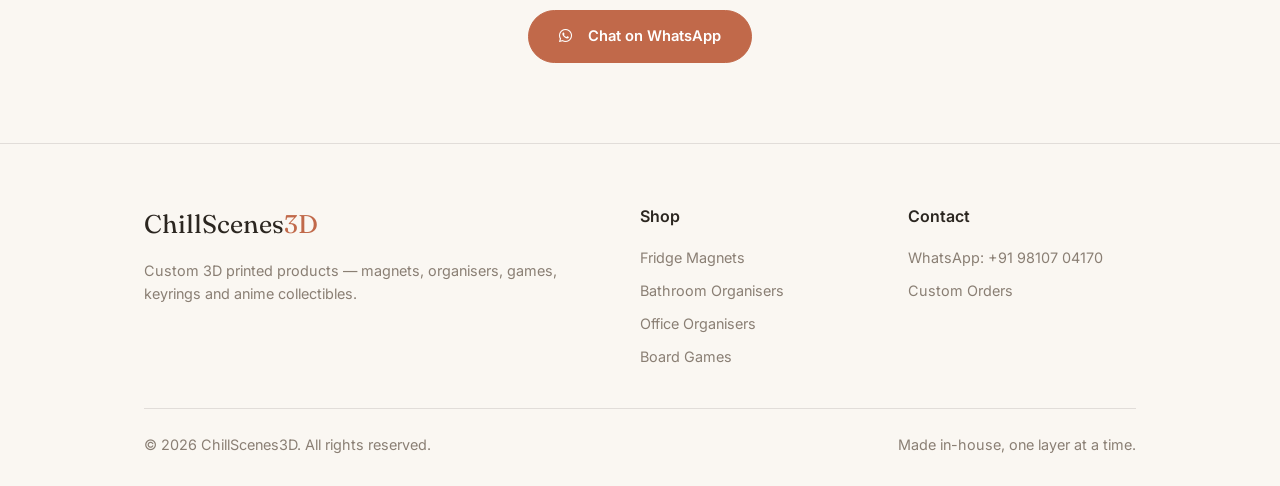
==== commit 899681c2: "Add files via upload" ====
--- a/index.html
+++ b/index.html
@@ -145,6 +145,7 @@
 </footer>
 
 <div class="cart-overlay" id="cartOverlay"></div>
+<div id="variantPickerPopup" class="variant-picker-popup"></div>
 <aside class="cart-drawer" id="cartDrawer">
   <div class="cart-head">
     <h3>Your Cart</h3>
--- a/css/style.css
+++ b/css/style.css
@@ -0,0 +1,351 @@
+:root{
+  --ink:#faf7f2;
+  --ink2:#f2ece3;
+  --card:#ffffff;
+  --border:rgba(43,38,32,.12);
+  --cream:#2b2620;
+  --gray:#8a7f74;
+  --orange:#c1694a;
+  --orange2:#dba084;
+  --teal:#7c9473;
+  --radius:18px;
+}
+*{margin:0;padding:0;box-sizing:border-box;}
+body{
+  background:var(--ink);
+  color:var(--cream);
+  font-family:'Inter',sans-serif;
+  line-height:1.6;
+}
+h1,h2,h3,h4{font-family:'Fraunces',serif; font-weight:600; letter-spacing:-.01em;}
+.mono{font-family:'JetBrains Mono',monospace;}
+a{color:inherit; text-decoration:none;}
+img{max-width:100%; display:block;}
+ul{list-style:none;}
+button{font-family:inherit; cursor:pointer;}
+.container{max-width:1200px; margin:0 auto; padding:0 6%;}
+.section{padding:80px 0;}
+.section-head{margin-bottom:44px; display:flex; justify-content:space-between; align-items:flex-end; gap:20px; flex-wrap:wrap;}
+.section-head .eyebrow{color:var(--orange); font-size:.78rem; font-weight:600; letter-spacing:.1em; text-transform:uppercase; margin-bottom:10px; display:block;}
+.section-head h2{font-size:2.2rem;}
+.section-head p{color:var(--gray); max-width:520px;}
+
+/* ---------- ANNOUNCEMENT BAR ---------- */
+.announce{
+  background:var(--orange); color:#fff; text-align:center;
+  font-size:.82rem; font-weight:600; padding:9px 12px; letter-spacing:.02em;
+}
+
+/* ---------- HEADER ---------- */
+header{
+  position:sticky; top:0; z-index:500;
+  background:rgba(250,247,242,.9);
+  backdrop-filter:blur(14px);
+  border-bottom:1px solid var(--border);
+}
+nav{
+  max-width:1200px; margin:0 auto; padding:18px 6%;
+  display:flex; align-items:center; justify-content:space-between;
+}
+.logo{font-family:'Fraunces',serif; font-size:1.5rem; font-weight:600; display:flex; align-items:center; gap:10px;}
+.logo img{height:38px; width:38px; object-fit:contain; border-radius:8px;}
+.logo span{color:var(--orange);}
+.menu{display:flex; gap:32px;}
+.menu a{font-size:.92rem; color:var(--gray); transition:.25s;}
+.menu a:hover, .menu a.active{color:var(--cream);}
+.menu a.menu-custom{
+  color:var(--orange); border:1px solid rgba(193,105,74,.35); padding:8px 16px; border-radius:999px;
+}
+.menu a.menu-custom:hover{background:rgba(193,105,74,.08); color:var(--orange);}
+.menu a.menu-custom::after{display:none;}
+
+/* ---------- SEARCH ---------- */
+.nav-search{position:relative; flex:1; max-width:340px; margin:0 24px;}
+.nav-search input{
+  width:100%; padding:11px 18px; border-radius:999px; background:var(--card);
+  border:1px solid var(--border); color:var(--cream); font-size:.88rem; font-family:inherit;
+}
+.nav-search input:focus{border-color:rgba(193,105,74,.4); outline:none;}
+.search-dropdown{
+  position:absolute; top:calc(100% + 10px); left:0; right:0; background:var(--card);
+  border:1px solid var(--border); border-radius:16px; padding:10px; max-height:420px; overflow-y:auto;
+  display:none; z-index:600; box-shadow:0 20px 45px rgba(43,38,32,.14);
+}
+.search-dropdown.active{display:block;}
+.search-section-label{font-size:.7rem; text-transform:uppercase; letter-spacing:.08em; color:var(--gray); padding:8px 10px 4px;}
+.search-result-item{
+  display:flex; align-items:center; gap:12px; padding:8px 10px; border-radius:10px; transition:.15s;
+}
+.search-result-item:hover{background:rgba(43,38,32,.05);}
+.search-result-item img{width:38px; height:38px; border-radius:8px; object-fit:cover; background:var(--ink2);}
+.sr-name{font-size:.85rem; color:var(--cream);}
+.sr-price{font-size:.78rem; color:var(--orange); font-weight:600;}
+.search-cat-icon{font-size:1.1rem; width:38px; text-align:center;}
+.search-empty{padding:16px 10px; color:var(--gray); font-size:.85rem; text-align:center;}
+.search-view-all{
+  display:block; text-align:center; padding:10px; margin-top:6px; border-top:1px solid var(--border);
+  font-size:.82rem; color:var(--orange);
+}
+.search-cat-chips{display:flex; flex-wrap:wrap; gap:10px; margin-bottom:24px; width:100%;}
+.cat-chip{
+  padding:9px 18px; border-radius:999px; background:var(--card); border:1px solid var(--border);
+  font-size:.85rem; color:var(--cream); transition:.2s;
+}
+.cat-chip:hover{border-color:rgba(193,105,74,.4);}
+
+@media(max-width:1000px){
+  .nav-search{display:none;}
+  .mobileMenu .nav-search.mobile-search{display:block; max-width:none; margin:0 0 20px;}
+}
+.nav-actions{display:flex; align-items:center; gap:18px;}
+.icon-btn{
+  position:relative; width:42px; height:42px; border-radius:50%;
+  background:var(--card); border:1px solid var(--border);
+  display:flex; align-items:center; justify-content:center; color:var(--cream);
+  transition:.25s;
+}
+.icon-btn:hover{border-color:var(--orange); color:var(--orange);}
+.icon-btn.bump{animation:iconBump .4s ease;}
+@keyframes iconBump{0%{transform:scale(1);}30%{transform:scale(1.22); border-color:var(--orange); color:var(--orange);}60%{transform:scale(.92);}100%{transform:scale(1);}}
+.cart-count.pop{animation:countPop .35s ease;}
+@keyframes countPop{0%{transform:scale(1);}50%{transform:scale(1.5);}100%{transform:scale(1);}}
+.cart-count{
+  position:absolute; top:-6px; right:-6px;
+  width:19px; height:19px; border-radius:50%;
+  background:var(--orange); color:#fff; font-size:.68rem; font-weight:700;
+  display:none; align-items:center; justify-content:center;
+}
+.menuBtn{display:none; font-size:1.3rem; background:none; border:none; color:var(--cream);}
+
+/* ---------- BUTTONS ---------- */
+.btn{
+  display:inline-flex; align-items:center; justify-content:center; gap:8px;
+  padding:14px 30px; border-radius:999px; font-weight:600; font-size:.92rem;
+  border:1px solid var(--orange); background:var(--orange); color:#fff;
+  transition:.25s;
+}
+.btn:hover{background:transparent; color:var(--orange); transform:translateY(-2px);}
+.btn-outline{background:transparent; color:var(--cream); border:1px solid var(--border);}
+.btn-outline:hover{border-color:var(--orange); color:var(--orange);}
+.btn-sm{padding:9px 18px; font-size:.82rem;}
+.btn-block{width:100%;}
+
+/* ---------- HERO ---------- */
+.hero{
+  padding:56px 6% 90px; position:relative; overflow:hidden;
+  background:
+    radial-gradient(600px 400px at 85% 10%, rgba(193,105,74,.09), transparent 60%),
+    radial-gradient(500px 350px at 10% 90%, rgba(124,148,115,.08), transparent 60%);
+}
+.hero-inner{max-width:720px;}
+.hero .eyebrow{color:var(--teal); font-size:.8rem; font-weight:600; letter-spacing:.12em; text-transform:uppercase; margin-bottom:20px; display:block;}
+.hero-custom-note{
+  display:inline-flex; align-items:center; gap:8px; padding:9px 18px; margin-bottom:26px;
+  border:1px solid rgba(124,148,115,.4); border-radius:999px; color:var(--teal); font-size:.85rem; transition:.25s;
+}
+.hero-custom-note:hover{background:rgba(124,148,115,.08); border-color:var(--teal);}
+.hero h1{font-size:4rem; line-height:1.05; margin-bottom:22px;}
+.hero h1 em{font-style:normal; color:var(--orange);}
+.hero p{color:var(--gray); font-size:1.08rem; max-width:540px; margin-bottom:36px;}
+.hero-actions{display:flex; gap:16px; flex-wrap:wrap;}
+.layer-strip{display:flex; gap:4px; margin-top:60px;}
+.layer-strip div{height:3px; flex:1; background:var(--border); border-radius:2px; overflow:hidden; position:relative;}
+.layer-strip div::after{content:""; position:absolute; inset:0; background:var(--orange); transform:scaleX(0); transform-origin:left; animation:layerFill 1.4s ease forwards;}
+.layer-strip div:nth-child(1)::after{animation-delay:.1s;}
+.layer-strip div:nth-child(2)::after{animation-delay:.25s;}
+.layer-strip div:nth-child(3)::after{animation-delay:.4s;}
+.layer-strip div:nth-child(4)::after{animation-delay:.55s;}
+.layer-strip div:nth-child(5)::after{animation-delay:.7s;}
+@keyframes layerFill{to{transform:scaleX(1);}}
+
+/* ---------- CATEGORY GRID ---------- */
+.cat-grid{display:grid; grid-template-columns:repeat(3,1fr); gap:20px;}
+.cat-card{
+  background:var(--card); border:1px solid var(--border); border-radius:var(--radius);
+  padding:30px 26px; transition:.3s; position:relative; overflow:hidden;
+}
+.cat-card:hover{border-color:rgba(193,105,74,.4); transform:translateY(-6px); box-shadow:0 16px 32px rgba(43,38,32,.08);}
+.cat-icon{font-size:2rem; margin-bottom:16px; display:block;}
+.cat-card h3{font-size:1.3rem; margin-bottom:8px;}
+.cat-card span.count{color:var(--gray); font-size:.85rem;}
+
+/* ---------- PRODUCT GRID / CARD ---------- */
+.product-grid{display:grid; grid-template-columns:repeat(4,1fr); gap:24px;}
+
+/* ---------- FEATURED CAROUSEL (swipeable strip, fixed number visible) ---------- */
+.carousel-wrap{position:relative;}
+.featured-scroll{
+  display:flex; gap:24px; overflow-x:auto; scroll-snap-type:x mandatory; scroll-behavior:smooth;
+  padding-bottom:6px; scrollbar-width:none; -ms-overflow-style:none;
+}
+.featured-scroll::-webkit-scrollbar{display:none;}
+.featured-scroll .product-card{
+  flex:0 0 calc((100% - 3*24px)/4); min-width:0; scroll-snap-align:start;
+}
+.carousel-arrow{
+  position:absolute; top:50%; transform:translateY(-50%); width:44px; height:44px; border-radius:50%;
+  background:var(--card); border:1px solid var(--border); color:var(--cream); z-index:20; transition:.2s;
+  box-shadow:0 8px 20px rgba(43,38,32,.14); cursor:pointer;
+}
+.carousel-arrow:hover{border-color:rgba(193,105,74,.4); color:var(--orange);}
+.carousel-arrow.left{left:8px;}
+.carousel-arrow.right{right:8px;}
+@media(max-width:640px){
+  .carousel-arrow{display:none;}
+}
+.product-card{
+  background:var(--card); border:1px solid var(--border); border-radius:var(--radius);
+  overflow:hidden; transition:.3s; display:flex; flex-direction:column;
+}
+.product-card:hover{border-color:rgba(193,105,74,.35); transform:translateY(-6px); box-shadow:0 16px 32px rgba(43,38,32,.08);}
+.product-thumb{
+  aspect-ratio:1/1; background:linear-gradient(160deg,#f2ece3,#e9ded0);
+  position:relative; overflow:hidden;
+}
+.product-thumb img{width:100%; height:100%; object-fit:cover;}
+.product-thumb .layers{
+  position:absolute; inset:0; display:flex; flex-direction:column; justify-content:flex-end;
+  opacity:0; transition:.3s; pointer-events:none;
+}
+.product-card:hover .product-thumb .layers{opacity:1;}
+.product-thumb .layers div{height:2px; background:rgba(193,105,74,.55); margin-top:4px;}
+.product-body{padding:18px; display:flex; flex-direction:column; gap:10px; flex:1;}
+.product-cat{color:var(--teal); font-size:.72rem; font-weight:600; letter-spacing:.06em; text-transform:uppercase;}
+.product-body h3{font-size:1.08rem;}
+.product-price{color:var(--orange); font-size:1.05rem; font-weight:700; margin-top:auto;}
+.product-actions{display:flex; gap:8px; margin-top:8px;}
+.product-actions .btn{flex:1; padding:10px 14px; font-size:.82rem;}
+
+/* ---------- CATEGORY TABS (shop page) ---------- */
+.tabs{display:flex; gap:10px; flex-wrap:wrap; margin-bottom:36px;}
+.tab{
+  padding:10px 20px; border-radius:999px; border:1px solid var(--border);
+  background:var(--card); color:var(--gray); font-size:.85rem; transition:.25s;
+}
+.tab:hover{color:var(--cream);}
+.tab.active{background:var(--orange); border-color:var(--orange); color:#fff; font-weight:600;}
+.sort-select{
+  padding:10px 16px; border-radius:999px; background:var(--card); border:1px solid var(--border);
+  color:var(--cream); font-size:.85rem; font-family:inherit; cursor:pointer;
+}
+.sort-select:hover{border-color:rgba(193,105,74,.4);}
+
+/* ---------- PRODUCT DETAIL PAGE ---------- */
+.pdp{display:grid; grid-template-columns:1fr 1fr; gap:60px; align-items:flex-start;}
+.pdp-image{
+  aspect-ratio:1/1; border-radius:var(--radius); overflow:hidden;
+  background:linear-gradient(160deg,#f2ece3,#e9ded0); border:1px solid var(--border);
+}
+.pdp-image img{width:100%; height:100%; object-fit:cover;}
+.pdp-info .breadcrumb{color:var(--gray); font-size:.85rem; margin-bottom:18px;}
+.pdp-info .breadcrumb a:hover{color:var(--orange);}
+.pdp-info h1{font-size:2.2rem; margin-bottom:14px;}
+.pdp-price{color:var(--orange); font-size:1.6rem; font-weight:700; margin-bottom:22px;}
+.pdp-info p.desc{color:var(--gray); margin-bottom:30px;}
+.pdp-qty{display:flex; align-items:center; gap:16px; margin-bottom:26px;}
+.qty-control{display:flex; align-items:center; gap:14px; background:var(--card); border:1px solid var(--border); border-radius:999px; padding:8px 16px;}
+.qty-control button{background:none; border:none; color:var(--cream); font-size:1.1rem; width:22px;}
+.pdp-actions{display:flex; gap:14px;}
+.pdp-actions .btn{flex:1;}
+.related{margin-top:100px;}
+
+/* ---------- CART DRAWER ---------- */
+.cart-overlay{
+  position:fixed; inset:0; background:rgba(30,24,18,.45); opacity:0; visibility:hidden;
+  transition:.3s; z-index:998;
+}
+.cart-overlay.active{opacity:1; visibility:visible;}
+.cart-drawer{
+  position:fixed; top:0; right:-420px; width:400px; max-width:92%; height:100vh; height:100dvh;
+  background:var(--card); border-left:1px solid var(--border); z-index:999;
+  display:flex; flex-direction:column; transition:.4s;
+  box-shadow:-20px 0 50px rgba(43,38,32,.12);
+}
+.cart-drawer.active{right:0;}
+.cart-head{display:flex; justify-content:space-between; align-items:center; padding:22px 24px; border-bottom:1px solid var(--border); flex-shrink:0;}
+.cart-head h3{font-size:1.2rem;}
+.cart-head button{background:none; border:none; color:var(--cream); font-size:1.2rem;}
+.cart-clear{font-size:.8rem !important; color:var(--gray) !important; text-decoration:underline;}
+.cart-clear:hover{color:#c0453a !important;}
+.cart-body{flex:1; overflow-y:auto; -webkit-overflow-scrolling:touch; overscroll-behavior:contain; padding:20px 24px; display:flex; flex-direction:column; gap:18px;}
+.cart-empty{color:var(--gray); text-align:center; padding:60px 0;}
+.cart-empty a{color:var(--orange);}
+.cart-item{display:flex; gap:14px; align-items:center; position:relative;}
+.cart-item img{width:64px; height:64px; border-radius:10px; object-fit:cover; background:var(--ink2);}
+.cart-item-info{flex:1;}
+.cart-item-info h4{font-size:.92rem; margin-bottom:4px;}
+.cart-item-price{color:var(--orange); font-size:.85rem; font-weight:600;}
+.cart-item .qty-control{padding:4px 10px; margin-top:8px; gap:10px;}
+.cart-item-remove{background:none; border:none; color:var(--gray); align-self:flex-start;}
+.cart-item-remove:hover{color:var(--orange);}
+.cart-footer{padding:22px 24px; border-top:1px solid var(--border); display:none; flex-shrink:0;}
+.compact-fields{display:flex; flex-direction:column; gap:8px; margin-bottom:14px;}
+.compact-fields input{
+  width:100%; padding:9px 12px; border-radius:8px; background:var(--ink2);
+  border:1px solid var(--border); color:var(--cream); font-family:inherit; font-size:.85rem;
+}
+.coupon-row{display:flex; gap:6px; margin-bottom:6px;}
+.coupon-row input{
+  flex:1; padding:8px 12px; border-radius:8px; background:var(--ink2); border:1px solid var(--border);
+  color:var(--cream); font-family:'JetBrains Mono',monospace; font-size:.78rem; text-transform:uppercase; min-width:0;
+}
+.coupon-row button{padding:8px 14px; font-size:.75rem; flex-shrink:0;}
+.coupon-status{font-size:.78rem; margin-bottom:14px; min-height:1.1em;}
+.coupon-status.ok{color:var(--teal);}
+.coupon-remove-link{color:var(--orange); text-decoration:underline;}
+.coupon-status.err{color:#c0453a;}
+.cart-total-row.sub, .cart-total-row.discount{font-size:.85rem; font-weight:400; color:var(--gray);}
+.cart-total-row.sub span:last-child{color:var(--cream); font-weight:600;}
+.cart-total-row.discount{color:var(--teal);}
+.cart-total-row.discount span:last-child{color:var(--teal); font-weight:600;}
+.cart-total-row{display:flex; justify-content:space-between; margin-bottom:10px; font-size:1rem; font-weight:600;}
+.cart-total-row span:last-child{color:var(--orange);}
+.cart-total-row.grand{border-top:1px solid var(--border); padding-top:14px; margin-top:6px; font-size:1.1rem;}
+
+/* ---------- FOOTER ---------- */
+footer{border-top:1px solid var(--border); padding:60px 6% 30px;}
+.footer-grid{display:grid; grid-template-columns:2fr 1fr 1fr; gap:40px; margin-bottom:40px;}
+.footer-logo{font-family:'Fraunces',serif; font-size:1.6rem; margin-bottom:14px;}
+.footer-logo span{color:var(--orange);}
+footer p{color:var(--gray); font-size:.9rem;}
+.footer-title{font-weight:600; margin-bottom:16px;}
+.footer-links{display:flex; flex-direction:column; gap:10px;}
+.footer-links a{color:var(--gray); font-size:.9rem; transition:.2s;}
+.footer-links a:hover{color:var(--orange);}
+.footer-bottom{border-top:1px solid var(--border); padding-top:24px; color:var(--gray); font-size:.82rem; display:flex; justify-content:space-between; flex-wrap:wrap; gap:10px;}
+
+/* ---------- MOBILE MENU ---------- */
+.mobileMenu{
+  position:fixed; top:0; right:-100%; width:80%; max-width:320px; height:100vh; height:100dvh;
+  background:var(--card); border-left:1px solid var(--border); padding:100px 30px; z-index:997; transition:.4s;
+  overflow-y:auto; -webkit-overflow-scrolling:touch;
+}
+.mobileMenu.active{right:0;}
+.mobileMenu a{display:block; padding:14px 0; border-bottom:1px solid var(--border); font-size:1rem;}
+
+/* ---------- ANIM ---------- */
+.reveal{opacity:0; transform:translateY(30px); transition:.7s cubic-bezier(.4,0,.2,1);}
+.reveal.in{opacity:1; transform:translateY(0);}
+
+/* ---------- BODY SCROLL LOCK (cart/menu open on mobile) ---------- */
+body.scroll-locked{position:fixed; inset:0; overflow:hidden; width:100%;}
+
+/* ---------- RESPONSIVE ---------- */
+@media(max-width:1000px){
+  .cat-grid{grid-template-columns:repeat(2,1fr);}
+  .product-grid{grid-template-columns:repeat(2,1fr);}
+  .featured-scroll .product-card{flex:0 0 calc((100% - 24px)/2);}
+  .pdp{grid-template-columns:1fr; gap:36px;}
+  .menu{display:none;}
+  .menuBtn{display:block;}
+  .footer-grid{grid-template-columns:1fr; gap:26px;}
+}
+@media(max-width:560px){
+  .hero h1{font-size:2.6rem;}
+  .cat-grid{grid-template-columns:1fr;}
+  .product-grid{grid-template-columns:repeat(2,1fr); gap:14px;}
+  .featured-scroll{gap:14px;}
+  .featured-scroll .product-card{flex:0 0 78%;}
+  .section{padding:56px 0;}
+  .cart-drawer{width:100%; max-width:100%;}
+}
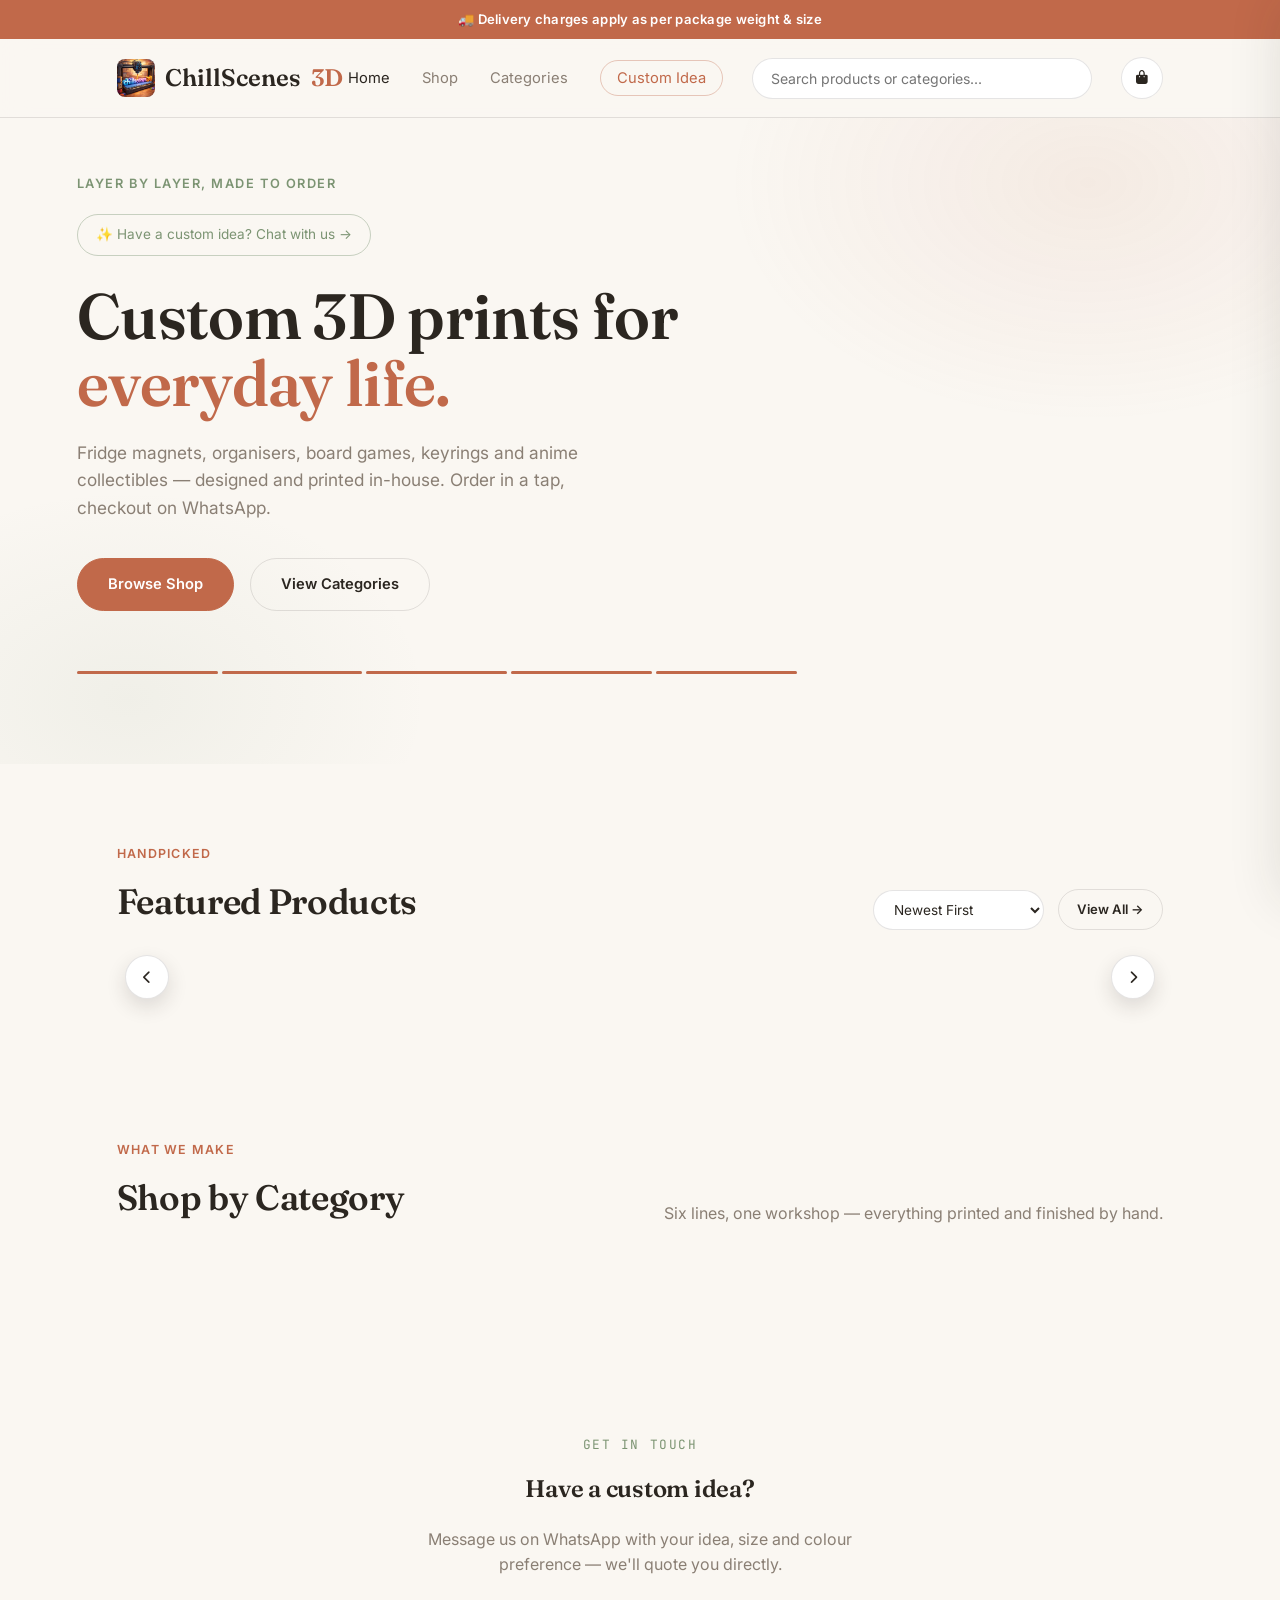
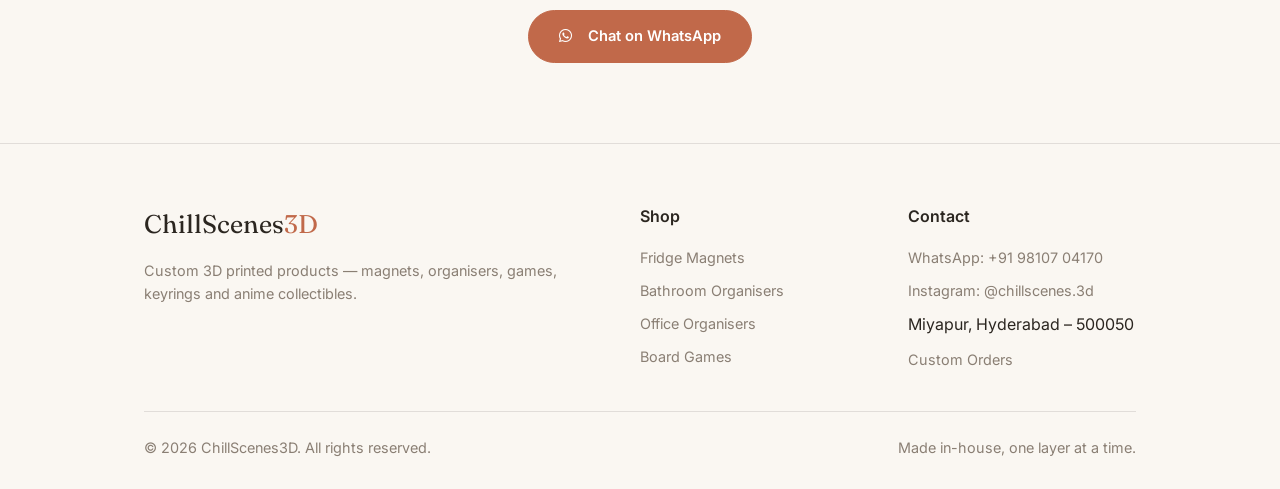
==== commit f0a2336e: "Update index.html" ====
--- a/index.html
+++ b/index.html
@@ -133,6 +133,8 @@
         <div class="footer-title">Contact</div>
         <div class="footer-links">
           <a href="https://wa.me/919810704170" target="_blank">WhatsApp: +91 98107 04170</a>
+          <a href="https://instagram.com/chillscenes.3d" target="_blank">Instagram: @chillscenes.3d</a>
+          <span>Miyapur, Hyderabad – 500050</span>
           <a href="index.html#contact">Custom Orders</a>
         </div>
       </div>
--- a/css/style.css
+++ b/css/style.css
@@ -248,6 +248,33 @@
 .pdp-actions{display:flex; gap:14px;}
 .pdp-actions .btn{flex:1;}
 .related{margin-top:100px;}
+
+/* ---------- PRODUCT VARIANTS (Basic / Premium) ---------- */
+.variant-picker-popup{
+  position:absolute; display:none; background:var(--card); border:1px solid var(--border);
+  border-radius:14px; padding:10px; z-index:600; width:190px; box-shadow:0 20px 45px rgba(43,38,32,.16);
+}
+.variant-picker-popup.open{display:block;}
+.variant-picker-title{font-size:.72rem; text-transform:uppercase; letter-spacing:.06em; color:var(--gray); padding:4px 6px 8px;}
+.variant-option{
+  display:flex; justify-content:space-between; align-items:center; width:100%; padding:10px 10px;
+  border-radius:10px; background:none; border:none; font-size:.88rem; color:var(--cream); transition:.15s;
+}
+.variant-option:hover{background:rgba(193,105,74,.08); color:var(--orange);}
+.variant-option .variant-price{color:var(--orange); font-weight:600;}
+
+.variant-tabs{display:flex; gap:8px; margin-bottom:14px;}
+.variant-tab{
+  padding:9px 20px; border-radius:999px; border:1px solid var(--border); background:var(--card);
+  color:var(--gray); font-size:.86rem; font-weight:600; transition:.2s;
+}
+.variant-tab.active{background:var(--orange); border-color:var(--orange); color:#fff;}
+.variant-tab:not(.active):hover{border-color:rgba(193,105,74,.4); color:var(--cream);}
+.variant-desc{color:var(--gray); font-size:.88rem; margin-bottom:20px; line-height:1.6;}
+.cart-item-variant{
+  font-size:.68rem; font-weight:600; color:var(--orange); background:rgba(193,105,74,.1);
+  padding:2px 8px; border-radius:999px; margin-left:6px; vertical-align:middle;
+}
 
 /* ---------- CART DRAWER ---------- */
 .cart-overlay{
